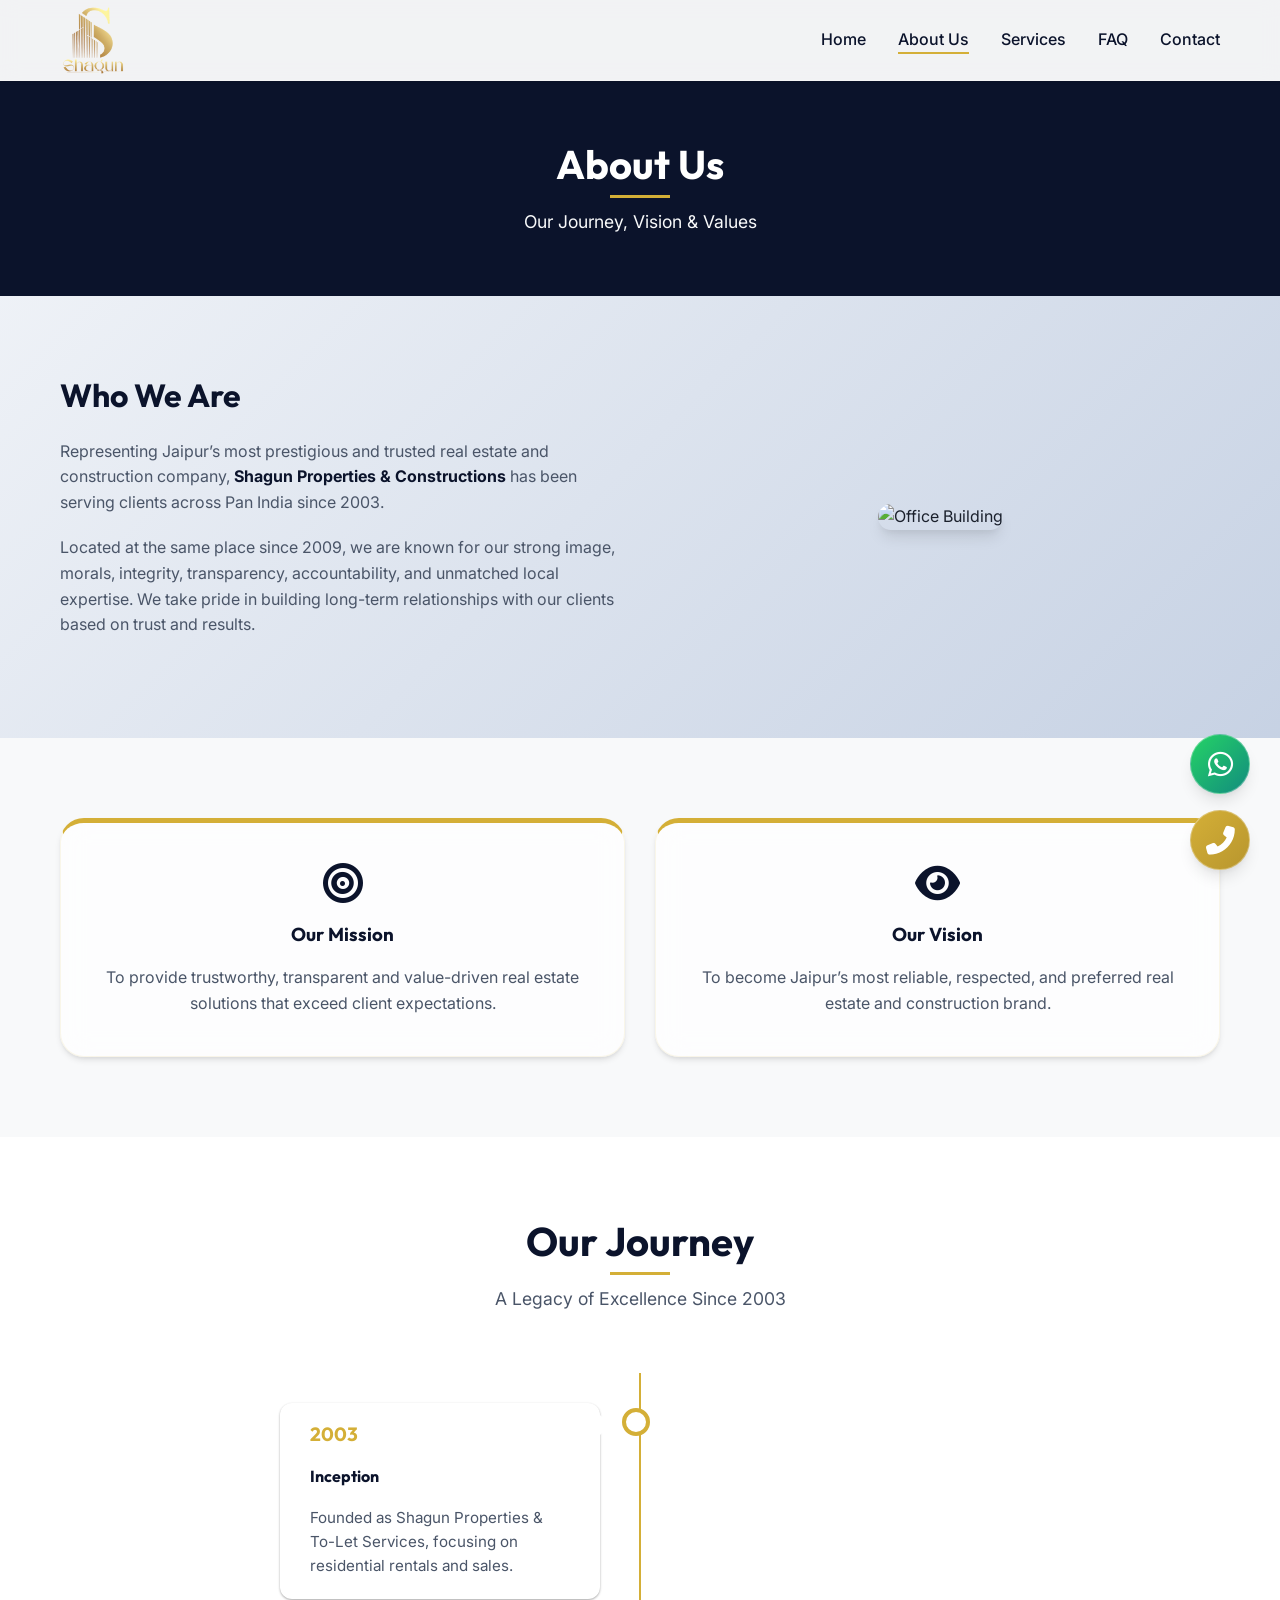
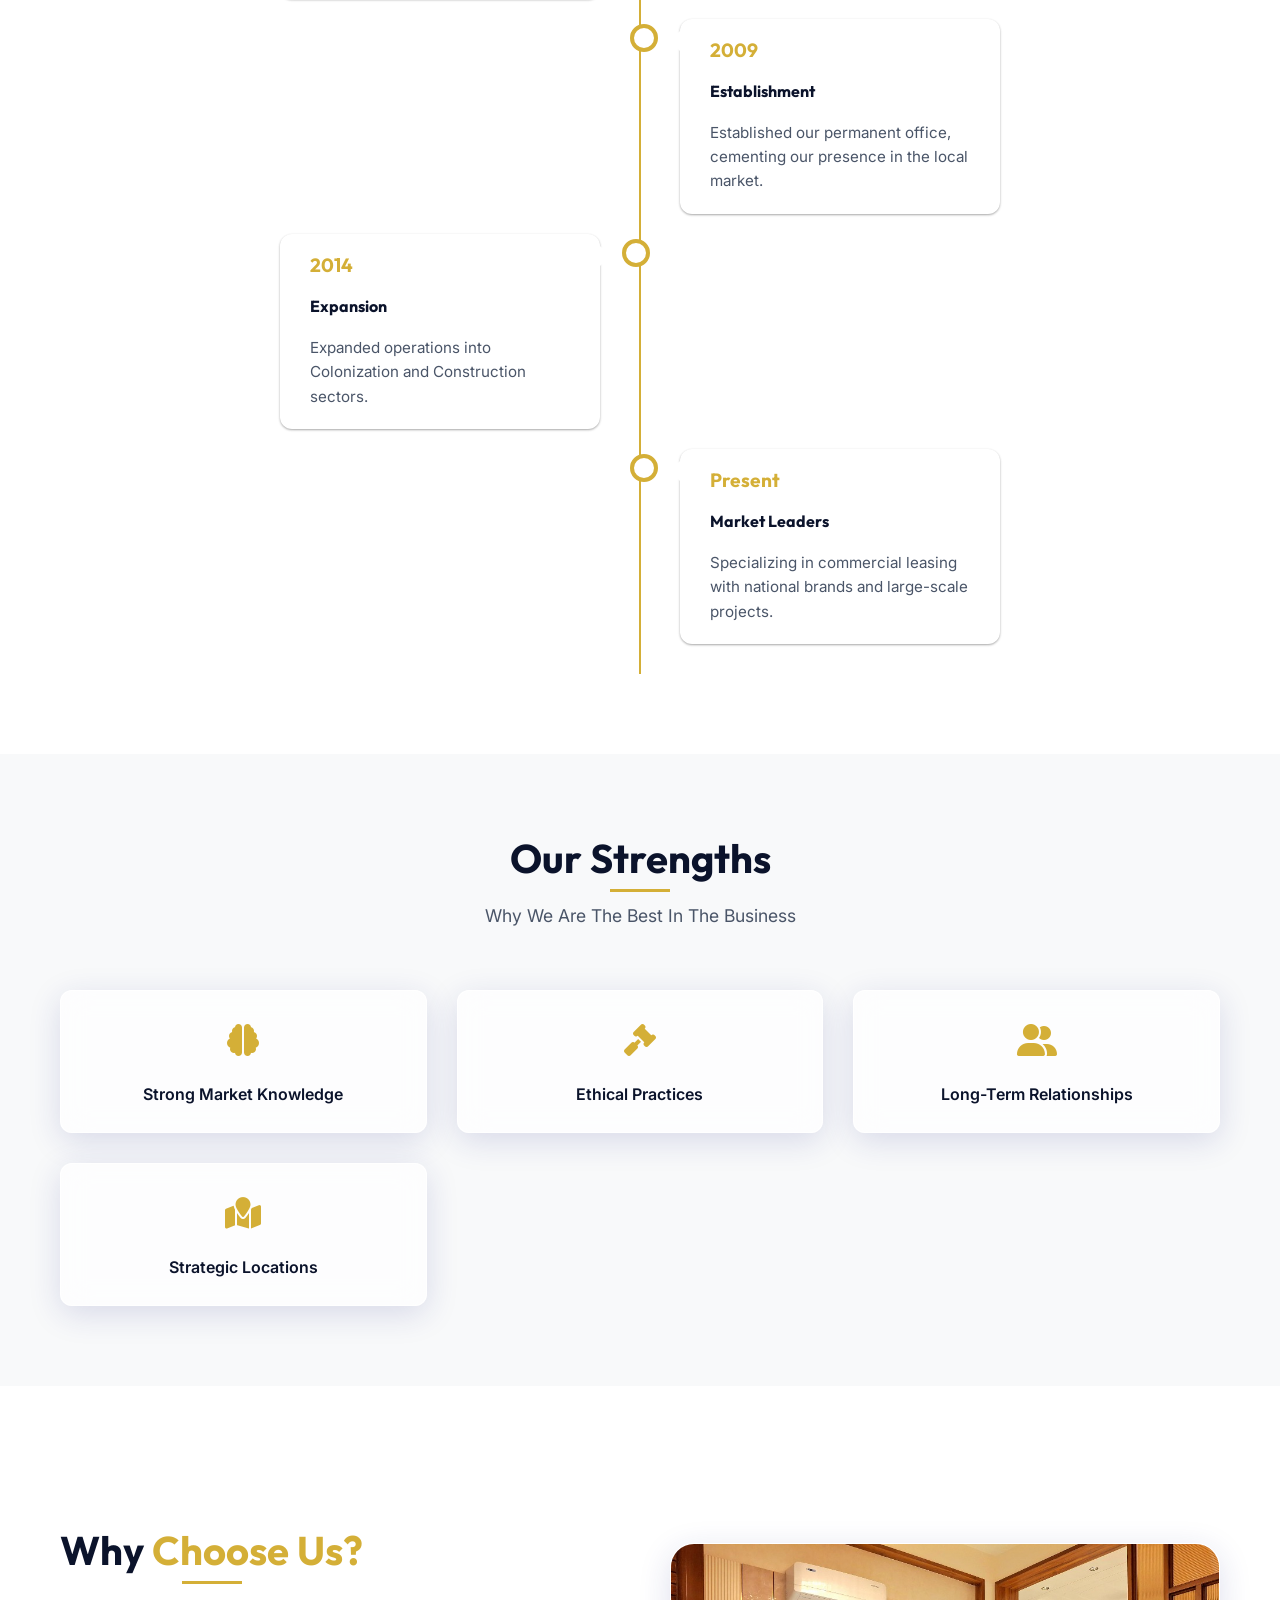
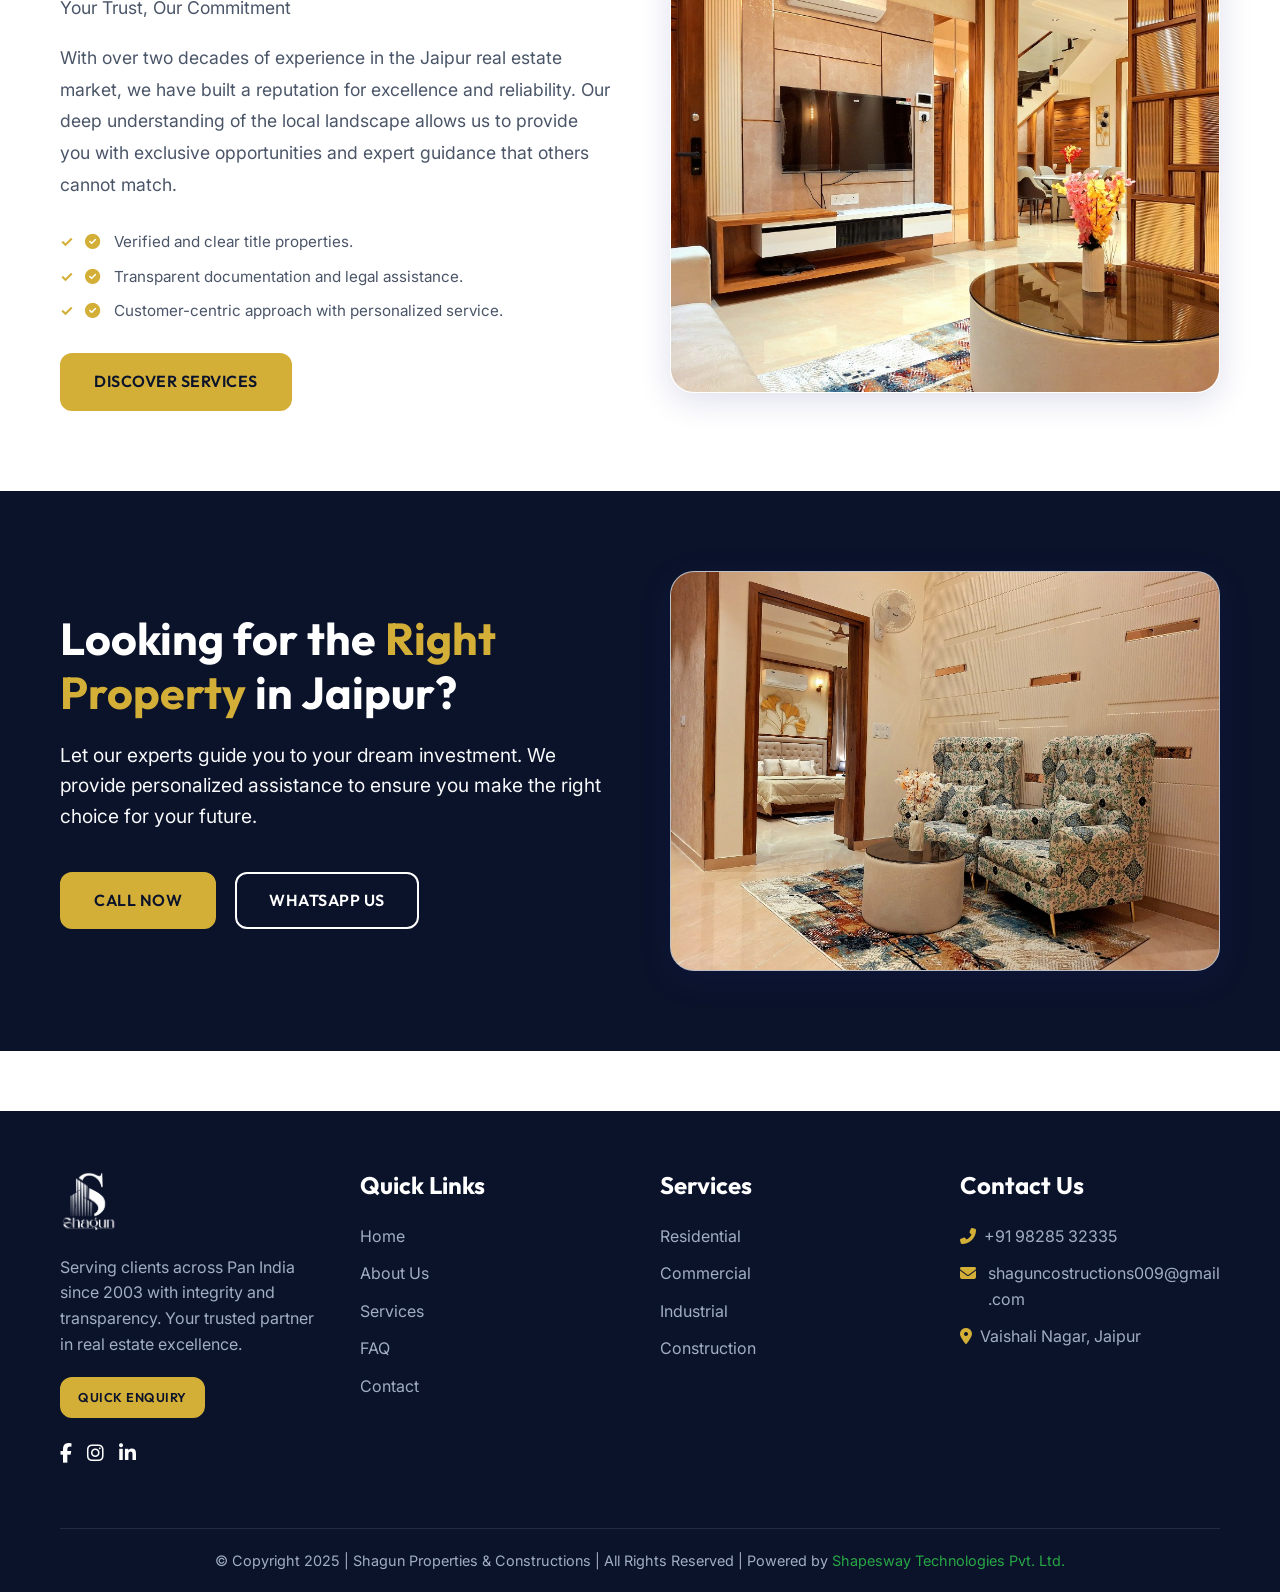
==== about.html @ d538ddff "Section Updated" ====
<!DOCTYPE html>
<html lang="en">

<head>
    <meta charset="UTF-8">
    <meta name="viewport" content="width=device-width, initial-scale=1.0">
    <title>About Us | Shagun Properties & Constructions</title>
    <meta name="description"
        content="Learn about Shagun Properties & Constructions history, values and journey since 2003.">
    <link rel="preconnect" href="https://cdnjs.cloudflare.com">
    <link rel="stylesheet" href="assets/css/style.css">
    <link rel="stylesheet" href="https://cdnjs.cloudflare.com/ajax/libs/font-awesome/6.4.0/css/all.min.css">
</head>

<body>

    <!-- Header -->
    <header class="header">
        <div class="container">
            <a href="index.html" class="logo">
                <img src="assets/images/logo.png" alt="Shagun Properties" width="200" height="70" style="height: 70px; width: auto; object-fit: contain;">
            </a>
            <div class="mobile-toggle">
                <i class="fas fa-bars"></i>
            </div>
            <nav>
                <ul class="nav-menu">
                    <li><a href="index.html" class="nav-link">Home</a></li>
                    <li><a href="about.html" class="nav-link active">About Us</a></li>
                    <li><a href="services.html" class="nav-link">Services</a></li>
                    <li><a href="faq.html" class="nav-link">FAQ</a></li>
                    <li><a href="contact.html" class="nav-link">Contact</a></li>
                </ul>
            </nav>
        </div>
    </header>

    <main>
        <!-- Page Header -->
        <section class="section"
            style="background-color: var(--primary-dark); padding-top: 140px; padding-bottom: 60px;">
            <div class="container">
                <div class="section-title" style="margin-bottom: 0;">
                    <h2 style="color: var(--white);">About Us</h2>
                    <p style="color: var(--off-white);">Our Journey, Vision & Values</p>
                </div>
            </div>
        </section>

        <!-- About Content -->
        <section class="section">
            <div class="container">
                <div class="contact-wrapper">
                    <div class="reveal">
                        <h2 style="font-size: 2rem; margin-bottom: 24px;">Who We Are</h2>
                        <p style="margin-bottom: 20px; color: var(--text-grey);">
                            Representing Jaipur’s most prestigious and trusted real estate and construction company,
                            <strong style="color: var(--primary-dark);">Shagun Properties & Constructions</strong> has
                            been serving clients across Pan India since 2003.
                        </p>
                        <p style="margin-bottom: 20px; color: var(--text-grey);">
                            Located at the same place since 2009, we are known for our strong image, morals, integrity,
                            transparency, accountability, and unmatched local expertise. We take pride in building
                            long-term relationships with our clients based on trust and results.
                        </p>
                    </div>

                    <div class="reveal" style="display: flex; justify-content: center; align-items: center;">
                        <img src="https://images.unsplash.com/photo-1560518883-ce09059eeffa?ixlib=rb-4.0.3&auto=format&fit=crop&w=735&q=80"
                            alt="Office Building"
                            style="border-radius: var(--radius-lg); box-shadow: var(--shadow-lg);"
                            loading="lazy" decoding="async">
                    </div>
                </div>
            </div>
        </section>

        <!-- Mission & Vision -->
        <section class="section" style="background-color: var(--off-white);">
            <div class="container">
                <div class="values-grid reveal">
                    <div class="value-card">
                        <i class="fas fa-bullseye value-icon"></i>
                        <h3>Our Mission</h3>
                        <p style="color: var(--text-grey); margin-bottom: 0;">To provide trustworthy, transparent and
                            value-driven real estate solutions that exceed client expectations.</p>
                    </div>
                    <div class="value-card">
                        <i class="fas fa-eye value-icon"></i>
                        <h3>Our Vision</h3>
                        <p style="color: var(--text-grey); margin-bottom: 0;">To become Jaipur’s most reliable,
                            respected, and preferred real estate and construction brand.</p>
                    </div>
                </div>
            </div>
        </section>

        <!-- Company Timeline -->
        <section class="section">
            <div class="container">
                <div class="section-title reveal">
                    <h2>Our Journey</h2>
                    <p>A Legacy of Excellence Since 2003</p>
                </div>
                <div class="timeline reveal">
                    <div class="timeline-item left">
                        <div class="timeline-content">
                            <h3 style="font-size: 1.2rem; color: var(--accent-gold);">2003</h3>
                            <h4>Inception</h4>
                            <p style="color: var(--text-grey); font-size: 0.95rem;">Founded as Shagun Properties &
                                To-Let Services, focusing on residential rentals and sales.</p>
                        </div>
                    </div>
                    <div class="timeline-item right">
                        <div class="timeline-content">
                            <h3 style="font-size: 1.2rem; color: var(--accent-gold);">2009</h3>
                            <h4>Establishment</h4>
                            <p style="color: var(--text-grey); font-size: 0.95rem;">Established our permanent office,
                                cementing our presence in the local market.</p>
                        </div>
                    </div>
                    <div class="timeline-item left">
                        <div class="timeline-content">
                            <h3 style="font-size: 1.2rem; color: var(--accent-gold);">2014</h3>
                            <h4>Expansion</h4>
                            <p style="color: var(--text-grey); font-size: 0.95rem;">Expanded operations into
                                Colonization and Construction sectors.</p>
                        </div>
                    </div>
                    <div class="timeline-item right">
                        <div class="timeline-content">
                            <h3 style="font-size: 1.2rem; color: var(--accent-gold);">Present</h3>
                            <h4>Market Leaders</h4>
                            <p style="color: var(--text-grey); font-size: 0.95rem;">Specializing in commercial leasing
                                with national brands and large-scale projects.</p>
                        </div>
                    </div>
                </div>
            </div>
        </section>

        <!-- Our Strengths -->
        <section class="section" style="background-color: var(--off-white);">
            <div class="container">
                <div class="section-title reveal">
                    <h2>Our Strengths</h2>
                    <p>Why We Are The Best In The Business</p>
                </div>
                <div class="keywords-grid">
                    <div class="keyword-card reveal">
                        <div class="keyword-icon"><i class="fas fa-brain"></i></div>
                        <div class="keyword-title">Strong Market Knowledge</div>
                    </div>
                    <div class="keyword-card reveal">
                        <div class="keyword-icon"><i class="fas fa-gavel"></i></div>
                        <div class="keyword-title">Ethical Practices</div>
                    </div>
                    <div class="keyword-card reveal">
                        <div class="keyword-icon"><i class="fas fa-user-friends"></i></div>
                        <div class="keyword-title">Long-Term Relationships</div>
                    </div>
                    <div class="keyword-card reveal">
                        <div class="keyword-icon"><i class="fas fa-map-marked"></i></div>
                        <div class="keyword-title">Strategic Locations</div>
                    </div>
                </div>
            </div>
        </section>

        <!-- White Spacer -->
        <div style="height: 60px; background-color: white;"></div>

        <!-- Why Choose Us Section -->
        <section class="section">
            <div class="container">
                <div class="intro-wrapper reveal">
                    <div class="intro-content">
                        <div class="section-title" style="text-align: left; margin-bottom: 20px;">
                            <h2 style="font-size: 2.5rem;">Why <span style="color: var(--accent-gold);">Choose
                                    Us?</span></h2>
                            <p style="margin: 0; text-align: left;">Your Trust, Our Commitment</p>
                        </div>
                        <p style="font-size: 1.1rem; color: var(--text-grey); margin-bottom: 30px; line-height: 1.8;">
                            With over two decades of experience in the Jaipur real estate market, we have built a
                            reputation for excellence and reliability. Our deep understanding of the local landscape
                            allows us to provide you with exclusive opportunities and expert guidance that others cannot
                            match.
                        </p>
                        <ul class="bullet-list" style="margin-bottom: 30px;">
                            <li><i class="fas fa-check-circle"
                                    style="color: var(--accent-gold); margin-right: 10px;"></i>
                                Verified and clear title properties.</li>
                            <li><i class="fas fa-check-circle"
                                    style="color: var(--accent-gold); margin-right: 10px;"></i>
                                Transparent documentation and legal assistance.</li>
                            <li><i class="fas fa-check-circle"
                                    style="color: var(--accent-gold); margin-right: 10px;"></i>
                                Customer-centric approach with personalized service.</li>
                        </ul>
                        <a href="services.html" class="btn btn-primary">Discover Services</a>
                    </div>
                    <div class="intro-image">
                        <img src="assets/images/hero-bg.jpg" alt="Why Choose Shagun Properties" class="glass-panel"
                            style="border-radius: var(--radius-lg); width: 100%; height: 450px; object-fit: cover;">
                    </div>
                </div>
            </div>
        </section>

        <!-- CTA Banner -->
        <section class="cta-banner reveal" style="background: var(--primary-dark); padding: 80px 0; text-align: left;">
            <div class="container">
                <div class="intro-wrapper reveal">
                    <div class="intro-content">
                        <h2 style="font-size: 2.8rem; margin-bottom: 20px; color: var(--white); line-height: 1.2;">
                            Looking for the <span style="color: var(--accent-gold);">Right Property</span> in Jaipur?
                        </h2>
                        <p style="font-size: 1.2rem; margin-bottom: 40px; color: var(--off-white); line-height: 1.6;">
                            Let our experts guide you to your dream investment. We provide personalized assistance
                            to ensure you make the right choice for your future.
                        </p>
                        <div class="hero-btns" style="justify-content: flex-start;">
                            <a href="tel:9828532335" class="btn btn-primary"
                                style="background-color: var(--accent-gold); color: var(--primary-dark); border-color: var(--accent-gold);">Call
                                Now</a>
                            <a href="https://wa.me/919828532335" class="btn btn-outline" target="_blank"
                                style="margin-left: 15px;">WhatsApp Us</a>
                        </div>
                    </div>
                    <div class="intro-image">
                        <img src="assets/images/cta-bg.jpg" alt="Real Estate Consultation" class="glass-panel"
                            style="border-radius: var(--radius-lg); width: 100%; height: 400px; object-fit: cover; border: 1px solid rgba(255,255,255,0.1);"
                            loading="lazy" decoding="async">
                    </div>
                </div>
            </div>
        </section>

        <!-- White Spacer -->
        <div style="height: 60px; background-color: white;"></div>

    </main>

    <!-- Footer -->
    <footer class="footer">
        <div class="container">
            <div class="footer-content">
                <div class="footer-col">
                    <div class="footer-identity" style="margin-bottom: 24px;">
                        <a href="index.html">
                            <img src="assets/images/logo.png" alt="Shagun Properties Logo" width="180" height="60" style="height: 60px; width: auto; object-fit: contain; filter: brightness(0) invert(1);">
                        </a>
                    </div>
                    <p style="color: var(--text-light); margin-bottom: 20px;">
                        Serving clients across Pan India since 2003 with integrity and transparency. Your trusted
                        partner in real estate excellence.
                    </p>
                    <a href="contact.html" class="btn btn-primary"
                        style="padding: 8px 16px; font-size: 0.8rem; margin-bottom: 20px;">Quick Enquiry</a>
                    <div style="display: flex; gap: 15px;">
                        <a href="#" style="color: white; font-size: 1.2rem;"><i class="fab fa-facebook-f"></i></a>
                        <a href="#" style="color: white; font-size: 1.2rem;"><i class="fab fa-instagram"></i></a>
                        <a href="#" style="color: white; font-size: 1.2rem;"><i class="fab fa-linkedin-in"></i></a>
                    </div>
                </div>

                <div class="footer-col">
                    <h3>Quick Links</h3>
                    <ul class="footer-links">
                        <li><a href="index.html">Home</a></li>
                        <li><a href="about.html">About Us</a></li>
                        <li><a href="services.html">Services</a></li>
                        <li><a href="faq.html">FAQ</a></li>
                        <li><a href="contact.html">Contact</a></li>
                    </ul>
                </div>

                <div class="footer-col">
                    <h3>Services</h3>
                    <ul class="footer-links">
                        <li><a href="services.html">Residential</a></li>
                        <li><a href="services.html">Commercial</a></li>
                        <li><a href="services.html">Industrial</a></li>
                        <li><a href="services.html">Construction</a></li>
                    </ul>
                </div>

                <div class="footer-col">
                    <h3>Contact Us</h3>
                    <ul class="footer-links">
                        <li><i class="fas fa-phone-alt" style="color: var(--accent-gold); margin-right: 8px;"></i> +91
                            98285 32335</li>
                        <li><i class="fas fa-envelope" style="color: var(--accent-gold); margin-right: 12px;"></i>
                            <a href="mailto:shaguncostructions009@gmail.com">shaguncostructions009@gmail.com</a>
                        </li>
                        <li><i class="fas fa-map-marker-alt" style="color: var(--accent-gold); margin-right: 8px;"></i>
                            Vaishali Nagar, Jaipur</li>
                    </ul>
                </div>
            </div>

            <div class="footer-bottom">
                <p>©️ Copyright 2025 | <a href="index.html" style="color: inherit;">Shagun Properties & Constructions</a> | All Rights Reserved | Powered by
                    <a href="https://shapesway.in" target="_blank" rel="noopener" style="color: #28a745;">Shapesway
                        Technologies
                        Pvt. Ltd.</a>
                </p>
            </div>
        </div>
    </footer>

    <!-- Scroll to Top Button -->
    <button class="scroll-top-btn" title="Scroll to Top">
        <i class="fas fa-arrow-up"></i>
    </button>

    <!-- Floating Buttons -->
    <div class="floating-btns">
         <a href="https://wa.me/919828532335" class="float-btn btn-whatsapp" target="_blank" title="WhatsApp Us">
            <i class="fab fa-whatsapp"></i>
        </a>
        <a href="tel:9828532335" class="float-btn btn-call" title="Call Now">
            <i class="fas fa-phone-alt"></i>
        </a>
    </div>

    <script src="assets/js/script.js"></script>
</body>

</html>
---- assets/css/style.css ----
@import url('https://fonts.googleapis.com/css2?family=Inter:wght@300;400;500;600&family=Outfit:wght@400;500;600;700&display=swap');

:root {
    --primary-dark: #0B132B;
    --primary-blue: #1C2541;
    --accent-gold: #D4AF37;
    --accent-gold-hover: #b8962e;
    --white: #ffffff;
    --off-white: #f8f9fa;
    --text-dark: #1a202c;
    --text-grey: #4a5568;
    --text-light: #a0aec0;
    --shadow-sm: 0 1px 3px rgba(0, 0, 0, 0.12), 0 1px 2px rgba(0, 0, 0, 0.24);
    --shadow-md: 0 4px 6px -1px rgba(0, 0, 0, 0.1), 0 2px 4px -1px rgba(0, 0, 0, 0.06);
    --shadow-lg: 0 10px 15px -3px rgba(0, 0, 0, 0.1), 0 4px 6px -2px rgba(0, 0, 0, 0.05);

    /* Glassmorphism Variables */
    --glass-bg: rgba(255, 255, 255, 0.7);
    --glass-border: 1px solid rgba(255, 255, 255, 0.8);
    --glass-shadow: 0 8px 32px 0 rgba(31, 38, 135, 0.15);
    --glass-backdrop: blur(15px);

    --radius-sm: 4px;
    --radius-md: 12px;
    --radius-lg: 24px;
    --transition: all 0.4s cubic-bezier(0.25, 0.8, 0.25, 1);
}

* {
    margin: 0;
    padding: 0;
    box-sizing: border-box;
}

html {
    scroll-behavior: smooth;
    font-size: 16px;
}

body {
    font-family: 'Inter', sans-serif;
    color: var(--text-dark);
    /* Subtle premium gradient background */
    background: linear-gradient(135deg, #f5f7fa 0%, #c3cfe2 100%);
    background-attachment: fixed;
    line-height: 1.6;
    overflow-x: hidden;
}

/* Reusable Glass Class */
.glass-panel {
    background: var(--glass-bg);
    backdrop-filter: var(--glass-backdrop);
    -webkit-backdrop-filter: var(--glass-backdrop);
    border: var(--glass-border);
    box-shadow: var(--glass-shadow);
}


/* Global Styles */
h1,
h2,
h3,
h4,
h5,
h6 {
    font-family: 'Outfit', sans-serif;
    color: var(--primary-dark);
    line-height: 1.2;
    margin-bottom: 20px;
}

a {
    text-decoration: none;
    color: inherit;
    transition: var(--transition);
}

ul {
    list-style: none;
}

img {
    max-width: 100%;
    display: block;
}

.container {
    max-width: 1200px;
    margin: 0 auto;
    padding: 0 20px;
}

/* Glassmorphism Cards */
.keyword-card,
.service-card,
.value-card,
.property-card-wrapper,
.contact-form-box,
.contact-info-box,
.accordion-item,
.stat-item,
.section-card,
.process-step-card {
    background: var(--glass-bg) !important;
    backdrop-filter: var(--glass-backdrop);
    -webkit-backdrop-filter: var(--glass-backdrop);
    border: var(--glass-border);
    box-shadow: var(--glass-shadow);
    transition: var(--transition);
    position: relative;
    overflow: hidden;
    border-radius: var(--radius-md);
}

/* Liquid Glass Hover Effect */
.keyword-card::before,
.service-card::before,
.value-card::before,
.section-card::before,
.process-step-card::before {
    content: '';
    position: absolute;
    top: 0;
    left: -150%;
    width: 100%;
    height: 100%;
    background: linear-gradient(120deg,
            transparent,
            rgba(255, 255, 255, 0.4),
            transparent);
    transform: skewX(-25deg);
    transition: all 0.7s;
    pointer-events: none;
    z-index: 10;
}

.keyword-card:hover::before,
.service-card:hover::before,
.value-card:hover::before {
    left: 150%;
}

.keyword-card:hover,
.service-card:hover,
.value-card:hover,
.section-card:hover,
.process-step-card:hover {
    transform: translateY(-10px) scale(1.02);
    box-shadow: 0 15px 30px rgba(31, 38, 135, 0.2);
    border-color: var(--accent-gold);
}

/* Floating Buttons Glow */
.float-btn {
    box-shadow: 0 0 15px rgba(255, 255, 255, 0.5);
    background: rgba(255, 255, 255, 0.2);
    backdrop-filter: blur(5px);
    border: 1px solid rgba(255, 255, 255, 0.3);
}

.btn-whatsapp {
    background: linear-gradient(135deg, #25D366, #128C7E);
    box-shadow: 0 10px 20px rgba(37, 211, 102, 0.3);
}

.btn-call {
    background: linear-gradient(135deg, #D4AF37, #b8962e);
    box-shadow: 0 10px 20px rgba(212, 175, 55, 0.3);
}

.float-btn:hover {
    transform: translateY(-5px) scale(1.1);
    box-shadow: 0 15px 30px rgba(0, 0, 0, 0.2);
}

/* Header Glass Enhancement */
.header {
    background: rgba(255, 255, 255, 0.85);
    backdrop-filter: blur(20px);
    border-bottom: 1px solid rgba(255, 255, 255, 0.3);
}

.section {
    padding: 80px 0;
}

@media (max-width: 768px) {
    .section {
        padding: 50px 0;
    }
}


.section-title {
    text-align: center;
    margin-bottom: 60px;
}

.section-title h2 {
    font-size: 2.5rem;
    font-weight: 700;
    margin-bottom: 20px;
    position: relative;
    display: inline-block;
}

.section-title h2::after {
    content: '';
    position: absolute;
    bottom: -10px;
    left: 50%;
    transform: translateX(-50%);
    width: 60px;
    height: 3px;
    background-color: var(--accent-gold);
}

.section-title p {
    color: var(--text-grey);
    font-size: 1.1rem;
    max-width: 600px;
    margin: 0 auto;
}

/* Header */
.header {
    background-color: rgb(255 255 255 / 95%);
    backdrop-filter: blur(10px);
    position: fixed;
    top: 0;
    left: 0;
    width: 100%;
    z-index: 1000;
    box-shadow: var(--shadow-sm);
    transition: var(--transition);
}

.header .container {
    display: flex;
    align-items: center;
    justify-content: space-between;
    height: 80px;
}

.logo {
    display: flex;
    align-items: center;
}

.logo img {
    height: 70px;
    width: auto;
    object-fit: contain;
}

.nav-menu {
    display: flex;
    align-items: center;
    gap: 32px;
}

.nav-link {
    font-weight: 500;
    font-size: 1rem;
    color: var(--primary-dark);
    position: relative;
    padding: 5px 0;
}

.nav-link::after {
    content: '';
    position: absolute;
    bottom: 0;
    left: 0;
    width: 0;
    height: 2px;
    background-color: var(--accent-gold);
    transition: var(--transition);
}

.nav-link:hover::after,
.nav-link.active::after {
    width: 100%;
}

.mobile-toggle {
    display: none;
    font-size: 1.5rem;
    color: var(--primary-dark);
    cursor: pointer;
}

/* Hero Section */
.hero {
    min-height: 100vh;
    background: linear-gradient(rgba(11, 19, 43, 0.7), rgba(11, 19, 43, 0.7)), url('../images/hero-bg.jpg');
    background-size: cover;
    background-position: center;
    background-attachment: fixed;
    display: flex;
    align-items: center;
    justify-content: center;
    text-align: center;
    color: var(--white);
    padding: 100px 20px 60px;
    /* Increased top padding for fixed header */
}

.hero-content {
    max-width: 800px;
    padding: 20px;
    animation: fadeInUp 1s ease-out;
}

.hero h1 {
    font-size: 3.5rem;
    margin-bottom: 24px;
    color: var(--white);
    text-shadow: 0 2px 4px rgba(0, 0, 0, 0.3);
}

.hero p {
    font-size: 1.25rem;
    margin-bottom: 40px;
    color: var(--off-white);
}

.btn {
    display: inline-block;
    padding: 14px 32px;
    border-radius: var(--radius-md);
    font-family: 'Outfit', sans-serif;
    font-weight: 600;
    text-transform: uppercase;
    letter-spacing: 0.5px;
    cursor: pointer;
    transition: var(--transition);
}

.btn-primary {
    background-color: var(--accent-gold);
    color: var(--primary-dark);
    border: 2px solid var(--accent-gold);
}

.btn-primary:hover {
    background-color: transparent;
    color: var(--accent-gold);
}

.btn-outline {
    background-color: transparent;
    color: var(--white);
    border: 2px solid var(--white);
    margin-left: 16px;
}

.btn-outline:hover {
    background-color: var(--white);
    color: var(--primary-dark);
}

/* About Intro (Home) */
.intro-wrapper {
    display: flex;
    align-items: center;
    gap: 60px;
}

.intro-image {
    flex: 1;
}

.intro-content {
    flex: 1;
}

.intro-wrapper.reverse {
    flex-direction: row-reverse;
}

@media (max-width: 992px) {
    .intro-wrapper,
    .intro-wrapper.reverse {
        flex-direction: column;
        gap: 40px;
    }

    .intro-content,
    .intro-image {
        width: 100%;
        flex: none;
    }

    .intro-content .section-title,
    .intro-content .section-title p {
        text-align: center !important;
    }
}

/* Keywords Section */
.keywords-grid {
    display: grid;
    grid-template-columns: repeat(3, 1fr);
    gap: 30px;
    margin-top: 40px;
}

@media (max-width: 992px) {
    .keywords-grid {
        grid-template-columns: repeat(2, 1fr);
    }
}

@media (max-width: 600px) {
    .keywords-grid {
        grid-template-columns: 1fr;
    }
}

.keyword-card {
    background: var(--glass-bg);
    backdrop-filter: var(--glass-backdrop);
    -webkit-backdrop-filter: var(--glass-backdrop);
    border: var(--glass-border);
    box-shadow: var(--glass-shadow);
    padding: 24px;
    border-radius: var(--radius-md);
    text-align: center;
    transition: var(--transition);
    position: relative;
    overflow: hidden;
}

.keyword-card::before {
    content: '';
    position: absolute;
    top: 0;
    left: -150%;
    width: 100%;
    height: 100%;
    background: linear-gradient(120deg, transparent, rgba(255, 255, 255, 0.4), transparent);
    transform: skewX(-25deg);
    transition: all 0.7s;
    pointer-events: none;
    z-index: 10;
}

.keyword-card:hover::before {
    left: 150%;
}

.keyword-card:hover {
    transform: translateY(-12px) scale(1.03);
    box-shadow: 0 25px 50px -12px rgba(31, 38, 135, 0.25), 0 15px 25px -10px rgba(212, 175, 55, 0.2);
    border-color: var(--accent-gold);
    background: rgba(255, 255, 255, 0.95);
}

.keyword-icon {
    font-size: 2rem;
    color: var(--accent-gold);
    margin-bottom: 16px;
}

.keyword-title {
    font-weight: 600;
    color: var(--primary-dark);
}

/* Featured Property */
.featured-property {
    background-color: var(--off-white);
}

.property-card-wrapper {
    display: flex;
    background: var(--white);
    border-radius: var(--radius-lg);
    overflow: hidden;
    box-shadow: var(--shadow-md);
    margin-top: 40px;
}

.property-image {
    flex: 1;
    min-height: 400px;
    background: url('https://images.unsplash.com/photo-1613490493576-7fde63acd811?ixlib=rb-4.0.3&auto=format&fit=crop&w=1471&q=80') center/cover;
}

.property-details {
    flex: 1;
    padding: 48px;
    display: flex;
    flex-direction: column;
    justify-content: center;
}

.property-tag {
    display: inline-block;
    background-color: var(--accent-gold);
    color: var(--primary-dark);
    padding: 6px 12px;
    border-radius: var(--radius-sm);
    font-size: 0.875rem;
    font-weight: 600;
    width: fit-content;
    margin-bottom: 16px;
}

.property-title {
    font-size: 2rem;
    margin-bottom: 24px;
}

.property-specs {
    display: grid;
    grid-template-columns: repeat(2, 1fr);
    gap: 16px;
    margin-bottom: 32px;
}

.spec-item {
    display: flex;
    align-items: center;
    color: var(--text-grey);
}

.spec-icon {
    color: var(--accent-gold);
    margin-right: 10px;
}

/* Services Page - Cards */
.services-grid {
    display: grid;
    grid-template-columns: repeat(auto-fit, minmax(320px, 1fr));
    gap: 30px;
}

.service-card {
    background: var(--white);
    border-radius: var(--radius-lg);
    overflow: hidden;
    box-shadow: var(--shadow-sm);
    transition: var(--transition);
    position: relative;
    border: 1px solid rgba(0, 0, 0, 0.05);
    display: flex;
    flex-direction: column;
}

.service-card:hover {
    transform: translateY(-12px);
    box-shadow: 0 25px 50px -12px rgba(0, 0, 0, 0.15), 0 15px 25px -10px rgba(212, 175, 55, 0.15);
    border-color: var(--accent-gold);
}

.service-image {
    width: 100%;
    height: 240px;
    overflow: hidden;
    position: relative;
    background-color: #f4f4f4;
    /* Neutral background before image loads */
}

.service-image::after {
    content: '';
    position: absolute;
    top: 0;
    left: 0;
    width: 100%;
    height: 100%;
    background: linear-gradient(to bottom, transparent 50%, rgba(0, 0, 0, 0.3));
    z-index: 1;
    transition: var(--transition);
}

.service-image img {
    width: 100%;
    height: 100%;
    object-fit: cover;
    transition: transform 0.6s cubic-bezier(0.165, 0.84, 0.44, 1);
    display: block;
}

.service-card:hover .service-image img {
    transform: scale(1.1);
}

.service-card:hover .service-image::after {
    background: linear-gradient(to bottom, transparent 30%, rgba(11, 19, 43, 0.4));
}

.service-card-content {
    padding: 30px;
    flex-grow: 1;
    display: flex;
    flex-direction: column;
}

.service-card h3 {
    font-size: 1.6rem;
    margin-bottom: 16px;
    color: var(--primary-dark);
}

.service-card .btn-contact {
    margin-top: auto;
    width: 100%;
    text-align: center;
    padding: 12px;
    font-size: 0.9rem;
    background: var(--primary-dark);
    color: var(--white);
    border: 2px solid var(--primary-dark);
}

.service-card .btn-contact:hover {
    background: var(--accent-gold);
    border-color: var(--accent-gold);
    color: var(--primary-dark);
}

/* FAQ Accordion */
.accordion {
    max-width: 800px;
    margin: 0 auto;
}

.accordion-item {
    border: 1px solid #e2e8f0;
    margin-bottom: 15px;
    border-radius: var(--radius-md);
    overflow: hidden;
    background: var(--white);
}

.accordion-header {
    width: 100%;
    padding: 24px;
    display: flex;
    justify-content: space-between;
    align-items: center;
    cursor: pointer;
    background: transparent;
    border: none;
    font-family: 'Outfit', sans-serif;
    font-size: 1.1rem;
    font-weight: 600;
    color: var(--primary-dark);
    text-align: left;
    transition: var(--transition);
}

.accordion-header:hover {
    background-color: var(--off-white);
}

.accordion-icon {
    transition: transform 0.3s ease;
}

.accordion-item.active .accordion-icon {
    transform: rotate(180deg);
}

.accordion-body {
    max-height: 0;
    overflow: hidden;
    transition: max-height 0.3s ease;
    padding: 0 24px;
}

.accordion-item.active .accordion-body {
    padding-bottom: 24px;
}

/* Contact Page */
.contact-wrapper {
    display: grid;
    grid-template-columns: 1fr 1fr;
    gap: 40px;
}

.contact-info-box {
    background: var(--primary-dark);
    color: var(--white);
    padding: 40px;
    border-radius: var(--radius-lg);
}

.contact-info-item {
    display: flex;
    align-items: flex-start;
    margin-bottom: 32px;
}

.contact-icon {
    color: var(--accent-gold);
    font-size: 1.5rem;
    margin-right: 16px;
    margin-top: 4px;
}

.contact-form-box {
    background: var(--white);
    padding: 40px;
    border-radius: var(--radius-lg);
    box-shadow: var(--shadow-md);
}

.form-group {
    margin-bottom: 20px;
}

.form-label {
    display: block;
    margin-bottom: 8px;
    font-weight: 500;
}

.form-input,
.form-textarea {
    width: 100%;
    padding: 12px 16px;
    border: 1px solid #e2e8f0;
    border-radius: var(--radius-sm);
    font-family: inherit;
    transition: var(--transition);
}

.form-input:focus,
.form-textarea:focus {
    outline: none;
    border-color: var(--accent-gold);
    box-shadow: 0 0 0 3px rgba(212, 175, 55, 0.1);
}

.form-textarea {
    resize: vertical;
    min-height: 120px;
}

/* Footer */
.footer {
    background-color: var(--primary-dark);
    color: var(--white);
    padding: 60px 0 20px;
}

.footer-content {
    display: grid;
    grid-template-columns: repeat(auto-fit, minmax(250px, 1fr));
    gap: 40px;
    margin-bottom: 60px;
}

.footer-col h3 {
    color: var(--white);
    font-size: 1.5rem;
    margin-bottom: 24px;
}

.footer-links li {
    margin-bottom: 12px;
    display: flex;
    align-items: flex-start;
    color: var(--text-light);
    word-break: break-word;
}

.footer-links li i {
    margin-top: 4px;
    flex-shrink: 0;
}

.footer-links a {
    color: var(--text-light);
}

.footer-links a:hover {
    color: var(--accent-gold);
    padding-left: 5px;
}

.footer-bottom {
    border-top: 1px solid rgba(255, 255, 255, 0.1);
    padding-top: 20px;
    text-align: center;
    color: var(--text-light);
    font-size: 0.9rem;
}

/* Floating Buttons */
.floating-btns {
    position: fixed;
    bottom: 30px;
    right: 30px;
    z-index: 999;
    display: flex;
    flex-direction: column;
    gap: 16px;
}

.float-btn {
    width: 60px;
    height: 60px;
    border-radius: 50%;
    display: flex;
    align-items: center;
    justify-content: center;
    color: var(--white);
    font-size: 1.8rem;
    box-shadow: var(--shadow-lg);
    transition: transform 0.3s cubic-bezier(0.175, 0.885, 0.32, 1.275);
}

.float-btn:hover {
    transform: scale(1.1);
}

/* Scroll to Top Button on Left */
.scroll-top-btn {
    position: fixed;
    bottom: 30px;
    left: 30px;
    z-index: 999;
    width: 60px;
    height: 60px;
    border-radius: 50%;
    display: none; /* Hidden by default */
    align-items: center;
    justify-content: center;
    color: var(--white);
    background: linear-gradient(135deg, var(--primary-blue), var(--primary-dark));
    font-size: 1.5rem;
    box-shadow: var(--shadow-lg);
    transition: var(--transition);
    border: 1px solid rgba(255, 255, 255, 0.3);
    backdrop-filter: blur(5px);
    cursor: pointer;
}

.scroll-top-btn.show {
    display: flex;
    animation: fadeInUp 0.4s ease-out;
}

.scroll-top-btn:hover {
    transform: translateY(-5px) scale(1.1);
    box-shadow: 0 15px 30px rgba(0, 0, 0, 0.2);
    background: linear-gradient(135deg, var(--accent-gold), var(--accent-gold-hover));
    color: var(--primary-dark);
}

.btn-whatsapp {
    background-color: #25D366;
}

.btn-call {
    background-color: var(--accent-gold);
}

/* Animations */
@keyframes fadeInUp {
    from {
        opacity: 0;
        transform: translateY(30px);
    }

    to {
        opacity: 1;
        transform: translateY(0);
    }
}

.reveal {
    opacity: 0;
    transform: translateY(30px);
    transition: all 0.8s ease-out;
}

.reveal.active {
    opacity: 1;
    transform: translateY(0);
}

/* Metrics / Stats Section */
.stats-grid {
    display: grid;
    grid-template-columns: repeat(auto-fit, minmax(150px, 1fr));
    gap: 30px;
    text-align: center;
}

.stat-item {
    background: rgba(255, 255, 255, 0.1);
    backdrop-filter: blur(5px);
    padding: 30px 20px;
    border-radius: var(--radius-md);
    border: 1px solid rgba(255, 255, 255, 0.2);
    transition: var(--transition);
}

.stat-item:hover {
    transform: translateY(-5px);
    background: rgba(255, 255, 255, 0.2);
}

.stat-number {
    font-size: 2.5rem;
    font-weight: 700;
    color: var(--accent-gold);
    margin-bottom: 10px;
    display: block;
}

.stat-label {
    color: var(--white);
    font-size: 1rem;
    font-weight: 500;
}

/* Timeline Section */
.timeline {
    position: relative;
    max-width: 800px;
    margin: 0 auto;
    padding: 20px 0;
}

.timeline::after {
    content: '';
    position: absolute;
    width: 2px;
    background-color: var(--accent-gold);
    top: 0;
    bottom: 0;
    left: 50%;
    margin-left: -1px;
}

.timeline-item {
    padding: 10px 40px;
    position: relative;
    background-color: inherit;
    width: 50%;
    box-sizing: border-box;
}

.timeline-item::after {
    content: '';
    position: absolute;
    width: 20px;
    height: 20px;
    right: -10px;
    background-color: var(--white);
    border: 4px solid var(--accent-gold);
    top: 15px;
    border-radius: 50%;
    z-index: 1;
}

.left {
    left: 0;
}

.right {
    left: 50%;
}

.left::before {
    content: " ";
    height: 0;
    position: absolute;
    top: 22px;
    width: 0;
    z-index: 1;
    right: 30px;
    border: medium solid white;
    border-width: 10px 0 10px 10px;
    border-color: transparent transparent transparent white;
}

.right::before {
    content: " ";
    height: 0;
    position: absolute;
    top: 22px;
    width: 0;
    z-index: 1;
    left: 30px;
    border: medium solid white;
    border-width: 10px 10px 10px 0;
    border-color: transparent white transparent transparent;
}

.right::after {
    left: -10px;
}

.timeline-content {
    padding: 20px 30px;
    background-color: white;
    position: relative;
    border-radius: var(--radius-md);
    box-shadow: var(--shadow-sm);
}

/* Core Values Grid */
.values-grid {
    display: grid;
    grid-template-columns: repeat(auto-fit, minmax(220px, 1fr));
    gap: 30px;
}

.value-card {
    background: linear-gradient(145deg, #ffffff, #fdf8e6);
    padding: 40px 30px;
    border-radius: var(--radius-lg);
    text-align: center;
    box-shadow: var(--shadow-md);
    border: 1px solid rgba(212, 175, 55, 0.1);
    border-top: 5px solid var(--accent-gold);
    transition: var(--transition);
    position: relative;
    overflow: hidden;
    z-index: 1;
}

.value-card::before {
    content: '';
    position: absolute;
    top: 0;
    left: 0;
    width: 100%;
    height: 100%;
    background: linear-gradient(135deg, rgba(212, 175, 55, 0.1), transparent);
    z-index: -1;
    opacity: 0;
    transition: var(--transition);
}

.value-card:hover {
    transform: translateY(-10px);
    box-shadow: 0 20px 40px rgba(0, 0, 0, 0.1);
    border-color: var(--accent-gold);
}

.value-card:hover::before {
    opacity: 1;
}

.value-icon {
    font-size: 2.5rem;
    color: var(--primary-dark);
    margin-bottom: 20px;
}

/* Process Section */
.process-steps {
    display: flex;
    justify-content: space-between;
    align-items: stretch;
    flex-wrap: nowrap;
    gap: 20px;
    position: relative;
}

@media (max-width: 1024px) {
    .process-steps {
        flex-wrap: wrap;
        justify-content: center;
    }
}

.process-step-card {
    flex: 1;
    min-width: 200px;
    text-align: center;
    position: relative;
    padding: 40px 20px;
    background: var(--glass-bg);
    border-radius: var(--radius-md);
    transition: var(--transition);
    border-top: 4px solid var(--accent-gold) !important;
    display: flex;
    flex-direction: column;
}

@media (max-width: 600px) {
    .process-step-card {
        min-width: 100%;
    }
}

.step-number {
    width: 60px;
    height: 60px;
    background: linear-gradient(135deg, var(--primary-dark), var(--primary-blue));
    color: var(--accent-gold);
    border-radius: 50%;
    display: flex;
    align-items: center;
    justify-content: center;
    font-size: 1.8rem;
    font-weight: 700;
    margin: 0 auto 25px;
    position: relative;
    z-index: 2;
    box-shadow: 0 0 20px rgba(212, 175, 55, 0.4);
    border: 2px solid var(--accent-gold);
}

.section-card {
    padding: 60px;
    border-radius: var(--radius-lg);
    margin-bottom: 40px;
    border-left: 6px solid var(--accent-gold) !important;
}

@media (max-width: 768px) {
    .section-card {
        padding: 30px 20px;
    }

    .intro-image img {
        height: 300px !important;
    }
}



.process-step-card h3 {
    margin-bottom: 12px;
}

/* Property Categories */
.category-card {
    position: relative;
    height: 300px;
    border-radius: var(--radius-lg);
    overflow: hidden;
    cursor: pointer;
}

.category-bg {
    position: absolute;
    top: 0;
    left: 0;
    width: 100%;
    height: 100%;
    background-size: cover;
    background-position: center;
    transition: transform 0.5s ease;
}

/* Category Images Override */
.category-card:nth-child(1) .category-bg {
    background-image: url('../images/residential-bg.jpg') !important;
}

.category-card:nth-child(2) .category-bg {
    background-image: url('../images/commercial-bg.jpg') !important;
}

.category-card:hover .category-bg {
    transform: scale(1.1);
}

.category-overlay {
    position: absolute;
    top: 0;
    left: 0;
    width: 100%;
    height: 100%;
    background: linear-gradient(to top, rgba(0, 0, 0, 0.8), transparent);
    display: flex;
    flex-direction: column;
    justify-content: flex-end;
    padding: 30px;
    color: var(--white);
}

/* CTA Banner */
.cta-banner {
    background: linear-gradient(rgba(11, 19, 43, 0.9), rgba(11, 19, 43, 0.9)), url('../images/cta-bg.jpg');
    background-size: cover;
    background-attachment: fixed;
    padding: 100px 0;
    text-align: center;
    color: var(--white);
}

/* Featured Property Override */
.property-image {
    flex: 1;
    background-image: url('../images/featured-bedroom.jpg');
    background-size: cover;
    background-position: center;
    min-height: 400px;
}

/* List Styling */
.bullet-list {
    list-style: none;
    text-align: left;
    margin-top: 15px;
}

.bullet-list li {
    position: relative;
    padding-left: 25px;
    margin-bottom: 10px;
    color: var(--text-grey);
    font-size: 0.95rem;
}

.bullet-list li::before {
    content: '✓';
    position: absolute;
    left: 0;
    color: var(--accent-gold);
    font-weight: bold;
}

/* Responsive Extra */
@media (max-width: 768px) {
    .timeline::after {
        left: 31px;
    }

    .timeline-item {
        width: 100%;
        padding-left: 70px;
        padding-right: 25px;
    }

    .timeline-item::after {
        left: 21px;
    }

    .left::after,
    .right::after {
        left: 21px;
    }

    .right {
        left: 0%;
    }

    .left::before,
    .right::before {
        left: 60px;
        border: medium solid white;
        border-width: 10px 10px 10px 0;
        border-color: transparent white transparent transparent;
    }
}

/* Responsive */
@media (max-width: 900px) {
    .property-card-wrapper {
        flex-direction: column;
    }

    .property-image {
        min-height: 300px;
        order: -1;
    }

    .contact-wrapper {
        grid-template-columns: 1fr;
    }
}

@media (max-width: 768px) {
    .header .container {
        height: 70px;
    }

    .nav-menu {
        position: fixed;
        top: 70px;
        left: 0;
        width: 100%;
        background-color: var(--white);
        flex-direction: column;
        padding: 20px;
        box-shadow: var(--shadow-md);
        transform: translateY(-150%);
        transition: transform 0.4s ease;
        z-index: 999;
    }

    .nav-menu.active {
        transform: translateY(0);
    }

    .mobile-toggle {
        display: block;
    }

    .hero h1 {
        font-size: 2.5rem;
    }

    .hero p {
        font-size: 1.1rem;
    }

    .section-title h2 {
        font-size: 2rem;
    }
}

@media (max-width: 480px) {
    .floating-btns {
        bottom: 20px;
        right: 20px;
        gap: 12px;
    }

    .scroll-top-btn {
        bottom: 20px;
        left: 20px;
        width: 50px;
        height: 50px;
        font-size: 1.2rem;
    }

    .float-btn {
        width: 50px;
        height: 50px;
        font-size: 1.5rem;
    }

    .section-card {
        padding: 40px 15px;
        border-left-width: 4px !important;
    }
}

/* Core Values Background */
.core-values {
    position: relative;
    background: transparent;
    z-index: 1;
}

.core-values::before {
    content: '';
    position: absolute;
    top: 0;
    left: 0;
    width: 100%;
    height: 100%;
    background-image: url('../images/core-values-bg.png');
    background-size: cover;
    background-position: center;
    background-attachment: fixed;
    opacity: 0.5;
    z-index: -1;
}

/* Industries Section Background */
.industries-section {
    position: relative;
    background: transparent;
    z-index: 1;
}

.industries-section::before {
    content: '';
    position: absolute;
    top: 0;
    left: 0;
    width: 100%;
    height: 100%;
    background-image: url('../images/commercial-bg.jpg');
    background-size: cover;
    background-position: center;
    background-attachment: fixed;
    opacity: 0.5;
    z-index: -1;
}
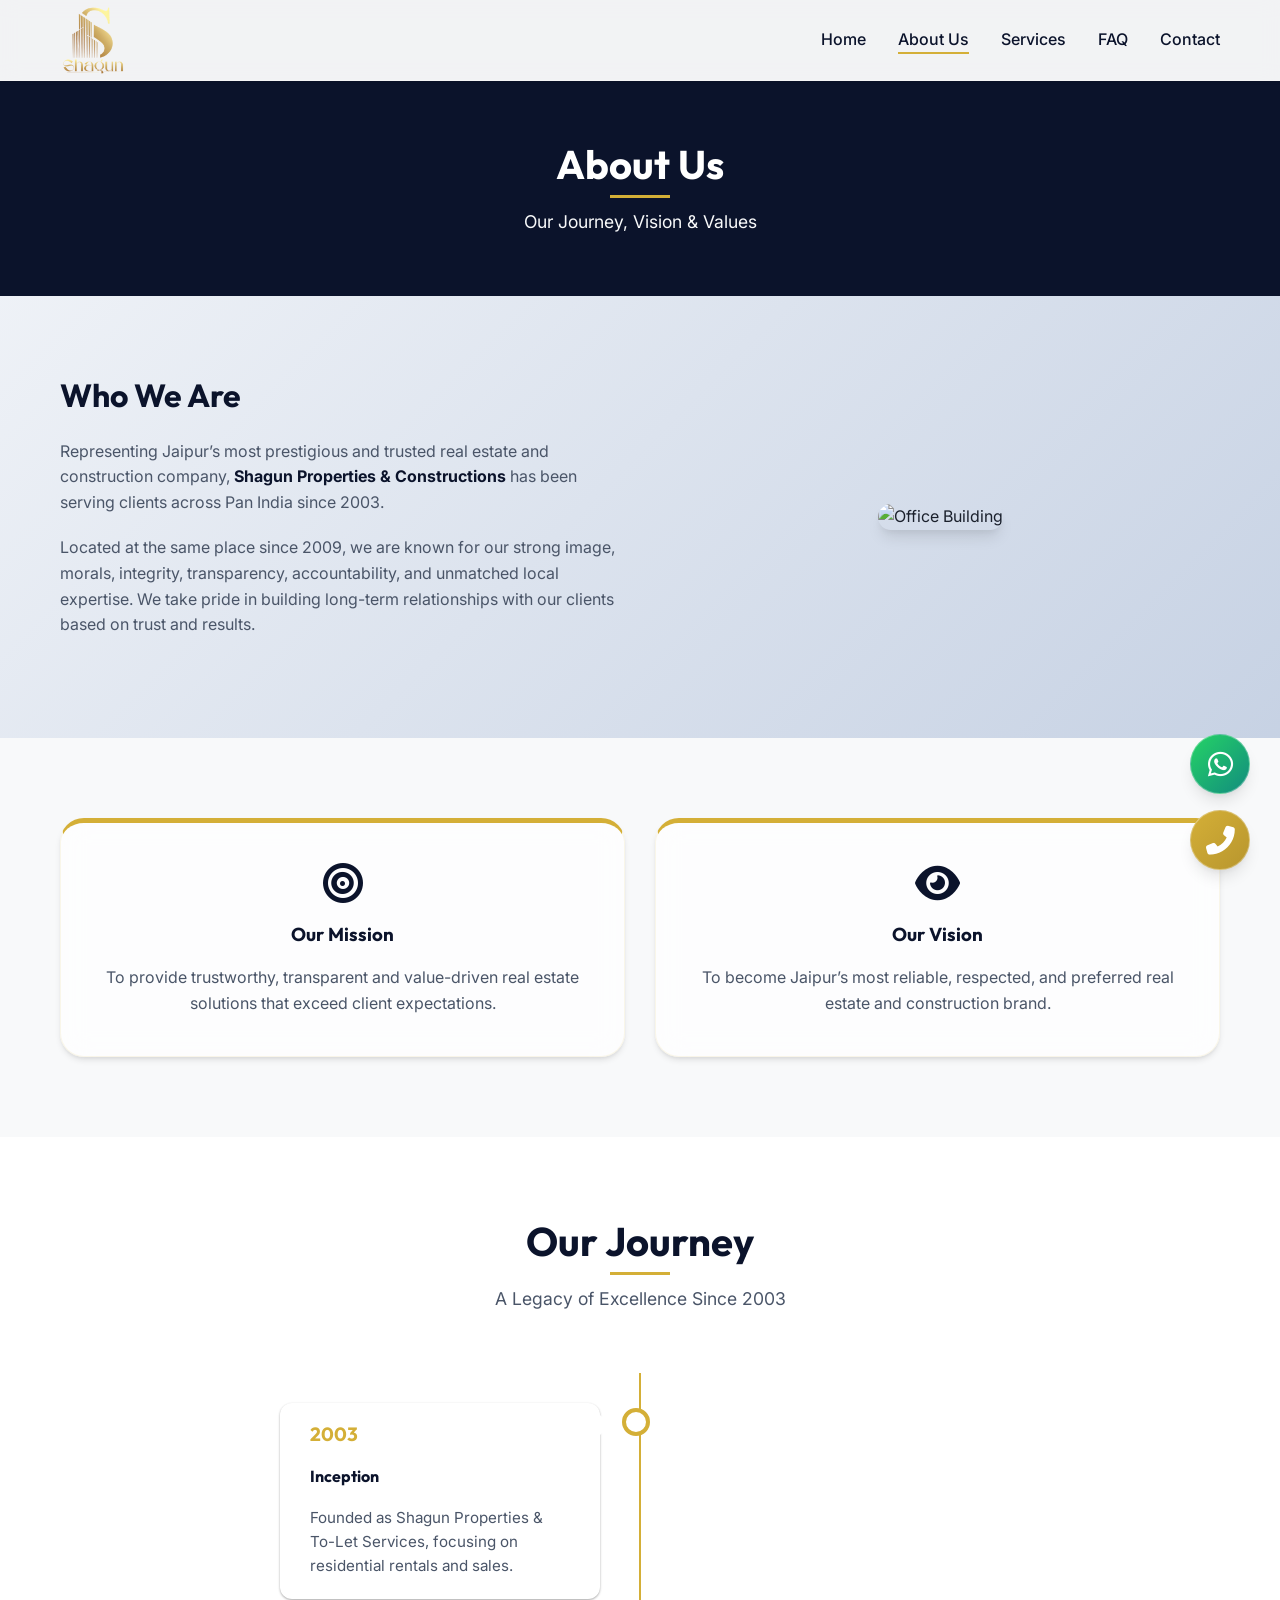
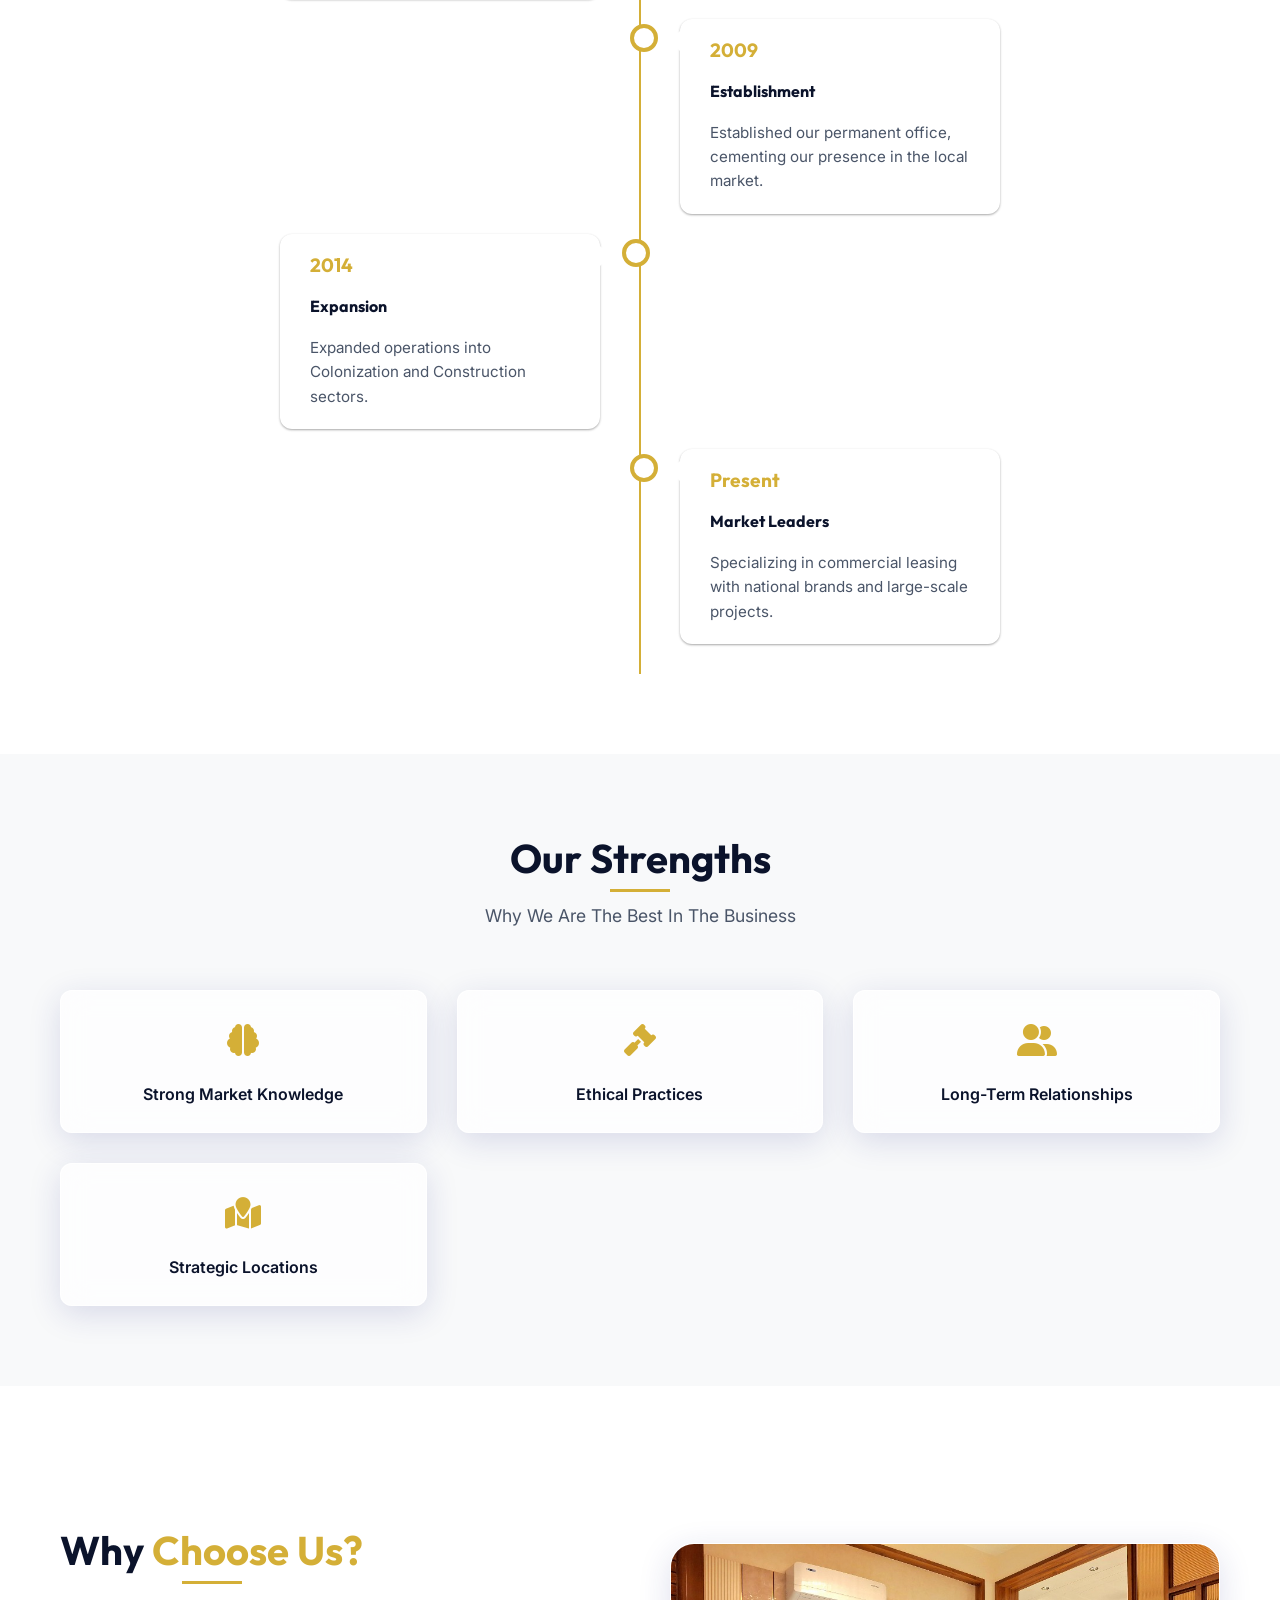
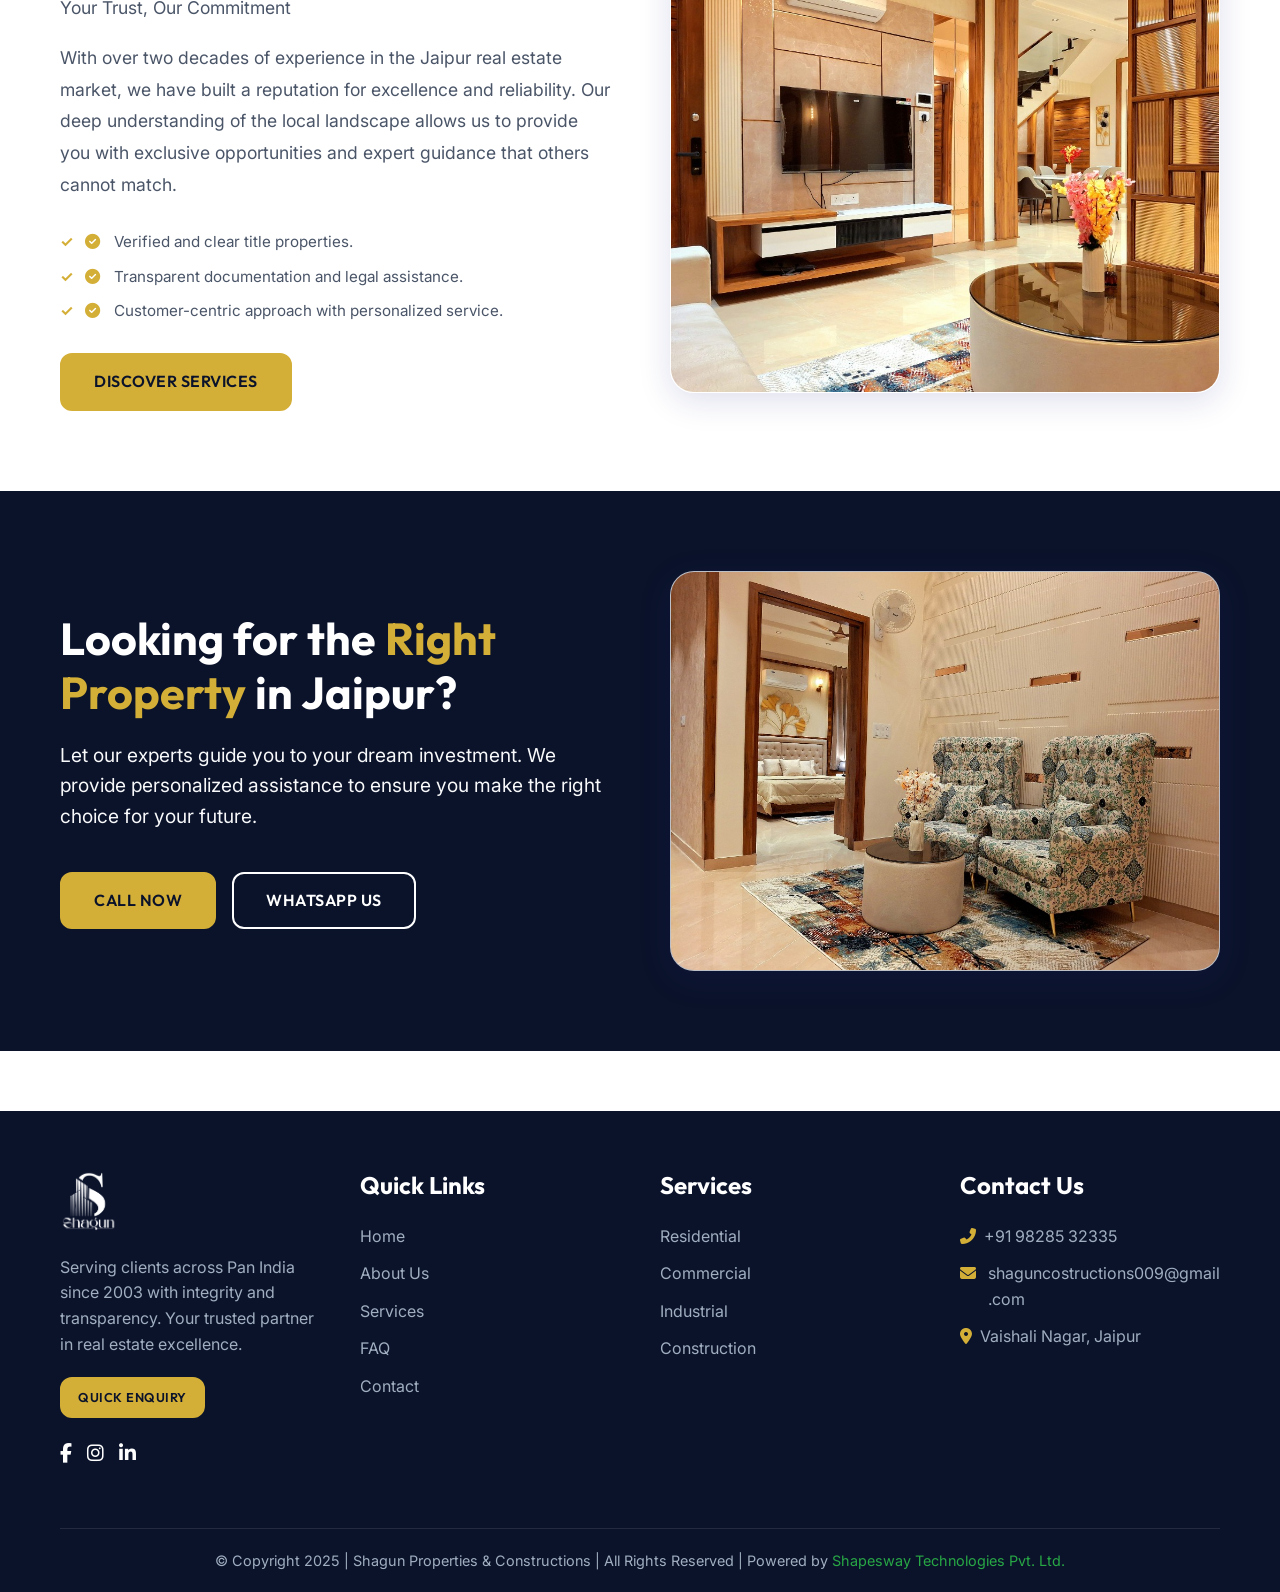
==== commit 547edc5e: "Updated files" ====
--- a/about.html
+++ b/about.html
@@ -7,6 +7,7 @@
     <title>About Us | Shagun Properties & Constructions</title>
     <meta name="description"
         content="Learn about Shagun Properties & Constructions history, values and journey since 2003.">
+    <meta name="theme-color" content="#D4AF37">
     <link rel="preconnect" href="https://cdnjs.cloudflare.com">
     <link rel="stylesheet" href="assets/css/style.css">
     <link rel="stylesheet" href="https://cdnjs.cloudflare.com/ajax/libs/font-awesome/6.4.0/css/all.min.css">
@@ -20,9 +21,6 @@
             <a href="index.html" class="logo">
                 <img src="assets/images/logo.png" alt="Shagun Properties" width="200" height="70" style="height: 70px; width: auto; object-fit: contain;">
             </a>
-            <div class="mobile-toggle">
-                <i class="fas fa-bars"></i>
-            </div>
             <nav>
                 <ul class="nav-menu">
                     <li><a href="index.html" class="nav-link">Home</a></li>
@@ -32,6 +30,9 @@
                     <li><a href="contact.html" class="nav-link">Contact</a></li>
                 </ul>
             </nav>
+            <div class="mobile-toggle">
+                <i class="fas fa-bars"></i>
+            </div>
         </div>
     </header>
 
@@ -219,12 +220,11 @@
                             Let our experts guide you to your dream investment. We provide personalized assistance
                             to ensure you make the right choice for your future.
                         </p>
-                        <div class="hero-btns" style="justify-content: flex-start;">
+                        <div class="hero-btns">
                             <a href="tel:9828532335" class="btn btn-primary"
                                 style="background-color: var(--accent-gold); color: var(--primary-dark); border-color: var(--accent-gold);">Call
                                 Now</a>
-                            <a href="https://wa.me/919828532335" class="btn btn-outline" target="_blank"
-                                style="margin-left: 15px;">WhatsApp Us</a>
+                            <a href="https://wa.me/919828532335" class="btn btn-outline" target="_blank">WhatsApp Us</a>
                         </div>
                     </div>
                     <div class="intro-image">
--- a/assets/css/style.css
+++ b/assets/css/style.css
@@ -336,6 +336,14 @@
     letter-spacing: 0.5px;
     cursor: pointer;
     transition: var(--transition);
+    text-align: center;
+}
+
+.hero-btns {
+    display: flex;
+    align-items: center;
+    gap: 16px;
+    flex-wrap: wrap;
 }
 
 .btn-primary {
@@ -353,7 +361,6 @@
     background-color: transparent;
     color: var(--white);
     border: 2px solid var(--white);
-    margin-left: 16px;
 }
 
 .btn-outline:hover {
@@ -696,6 +703,7 @@
     display: flex;
     align-items: flex-start;
     margin-bottom: 32px;
+    word-break: break-word;
 }
 
 .contact-icon {
@@ -1315,6 +1323,17 @@
     .section-title h2 {
         font-size: 2rem;
     }
+
+    .hero-btns {
+        flex-direction: column;
+        align-items: stretch;
+        width: 100%;
+    }
+
+    .hero-btns .btn {
+        width: 100%;
+        margin-left: 0 !important;
+    }
 }
 
 @media (max-width: 480px) {
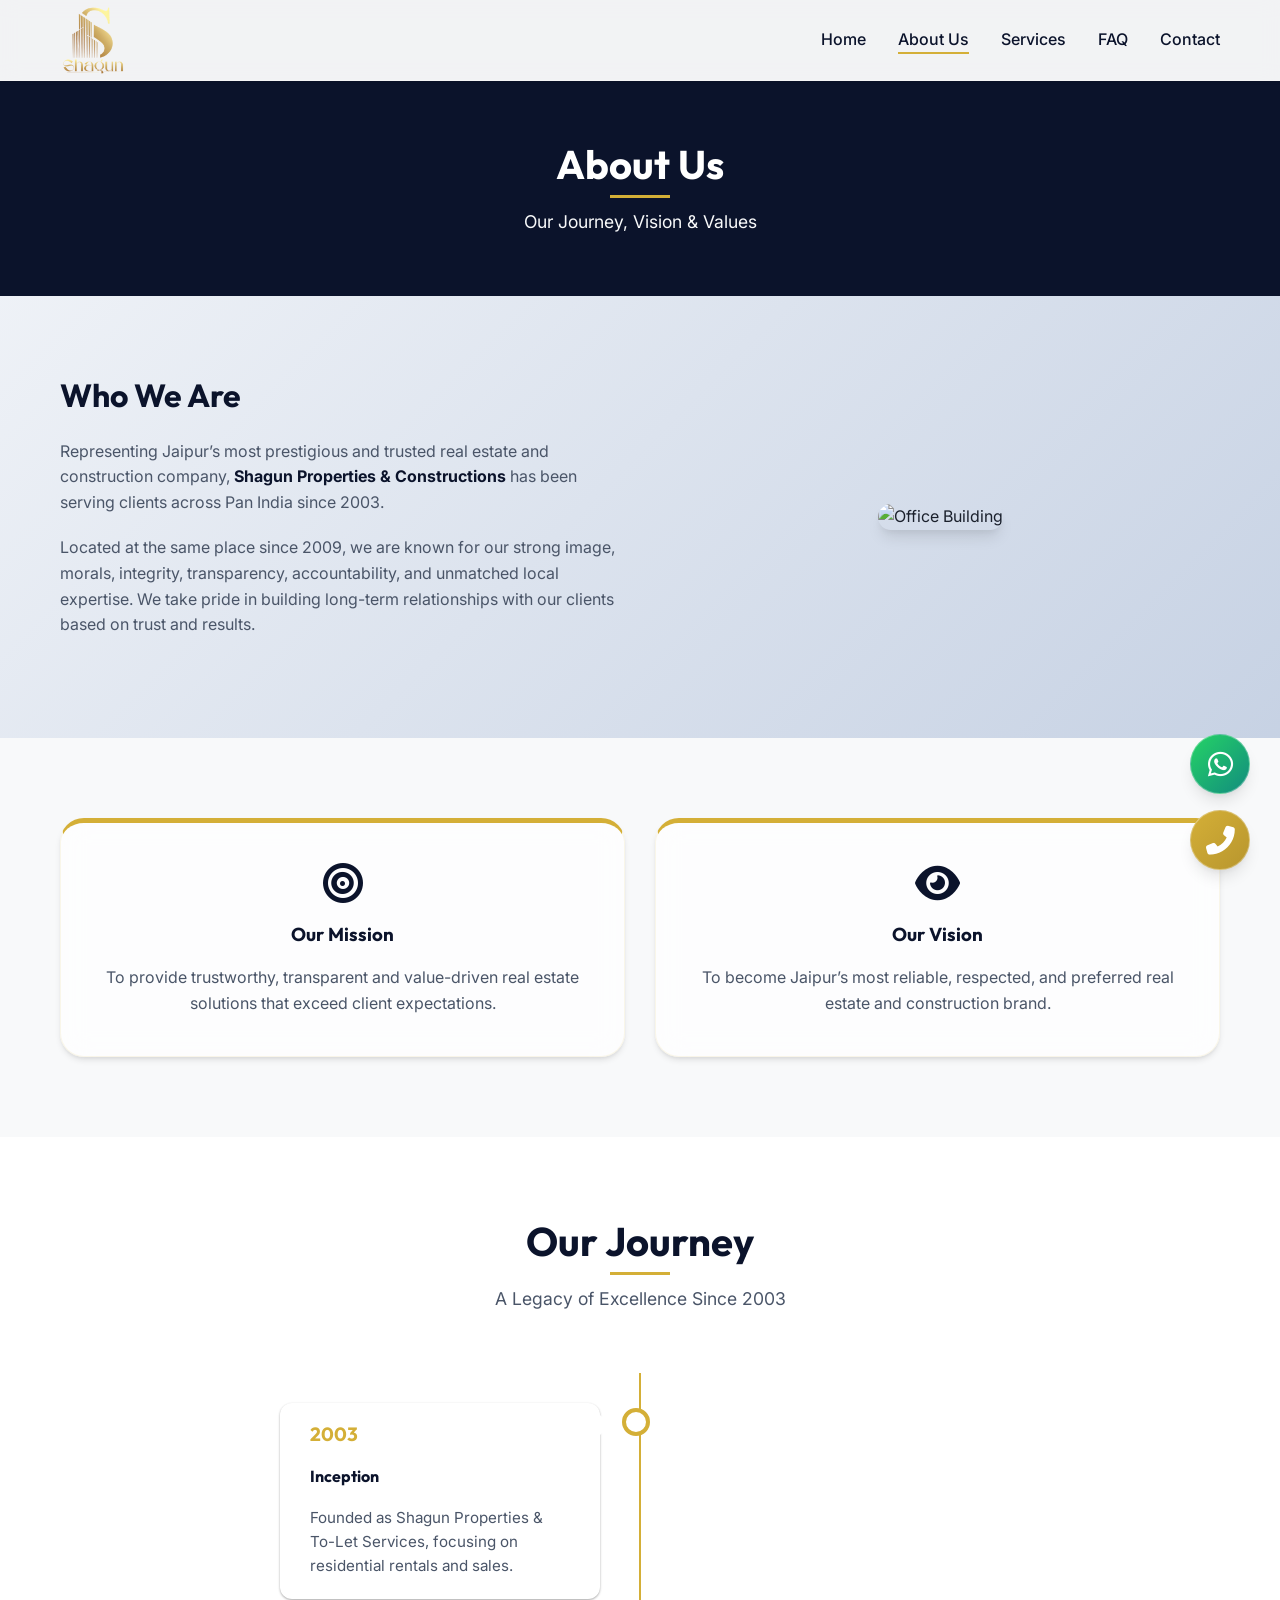
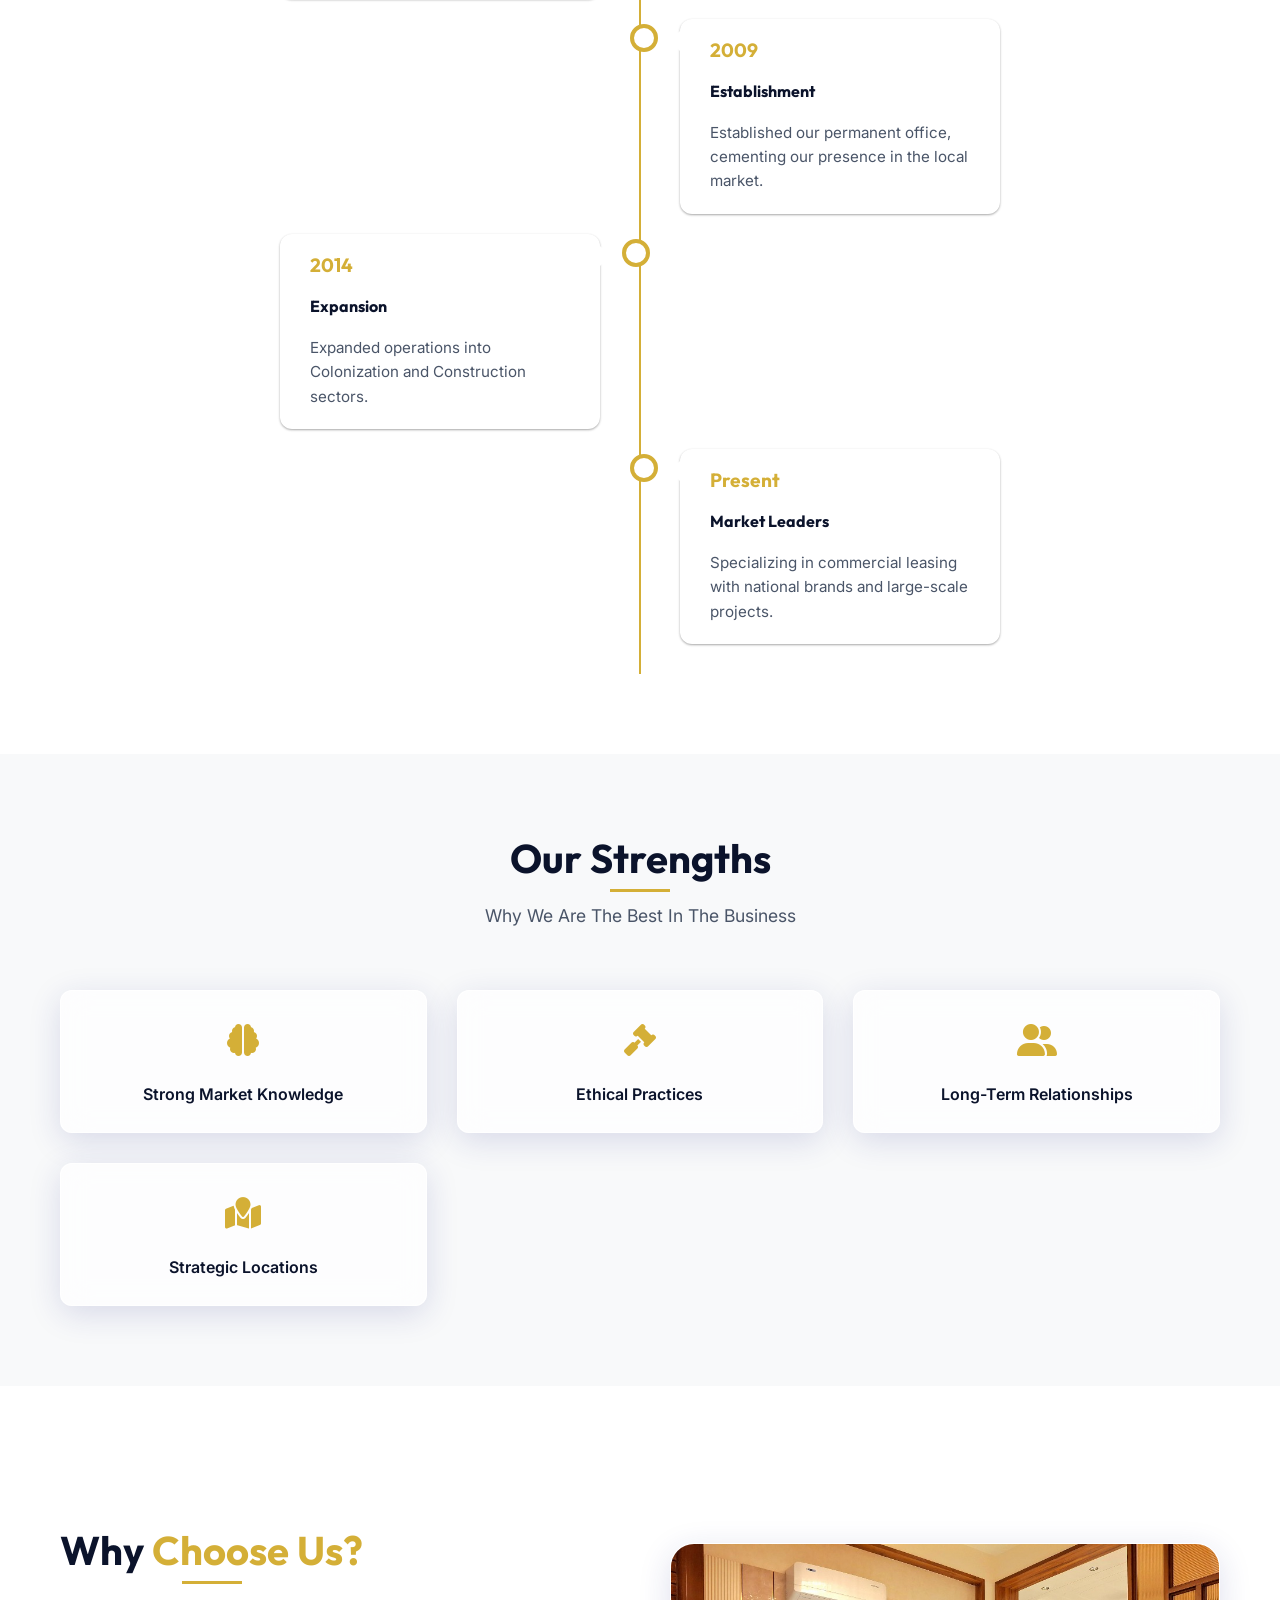
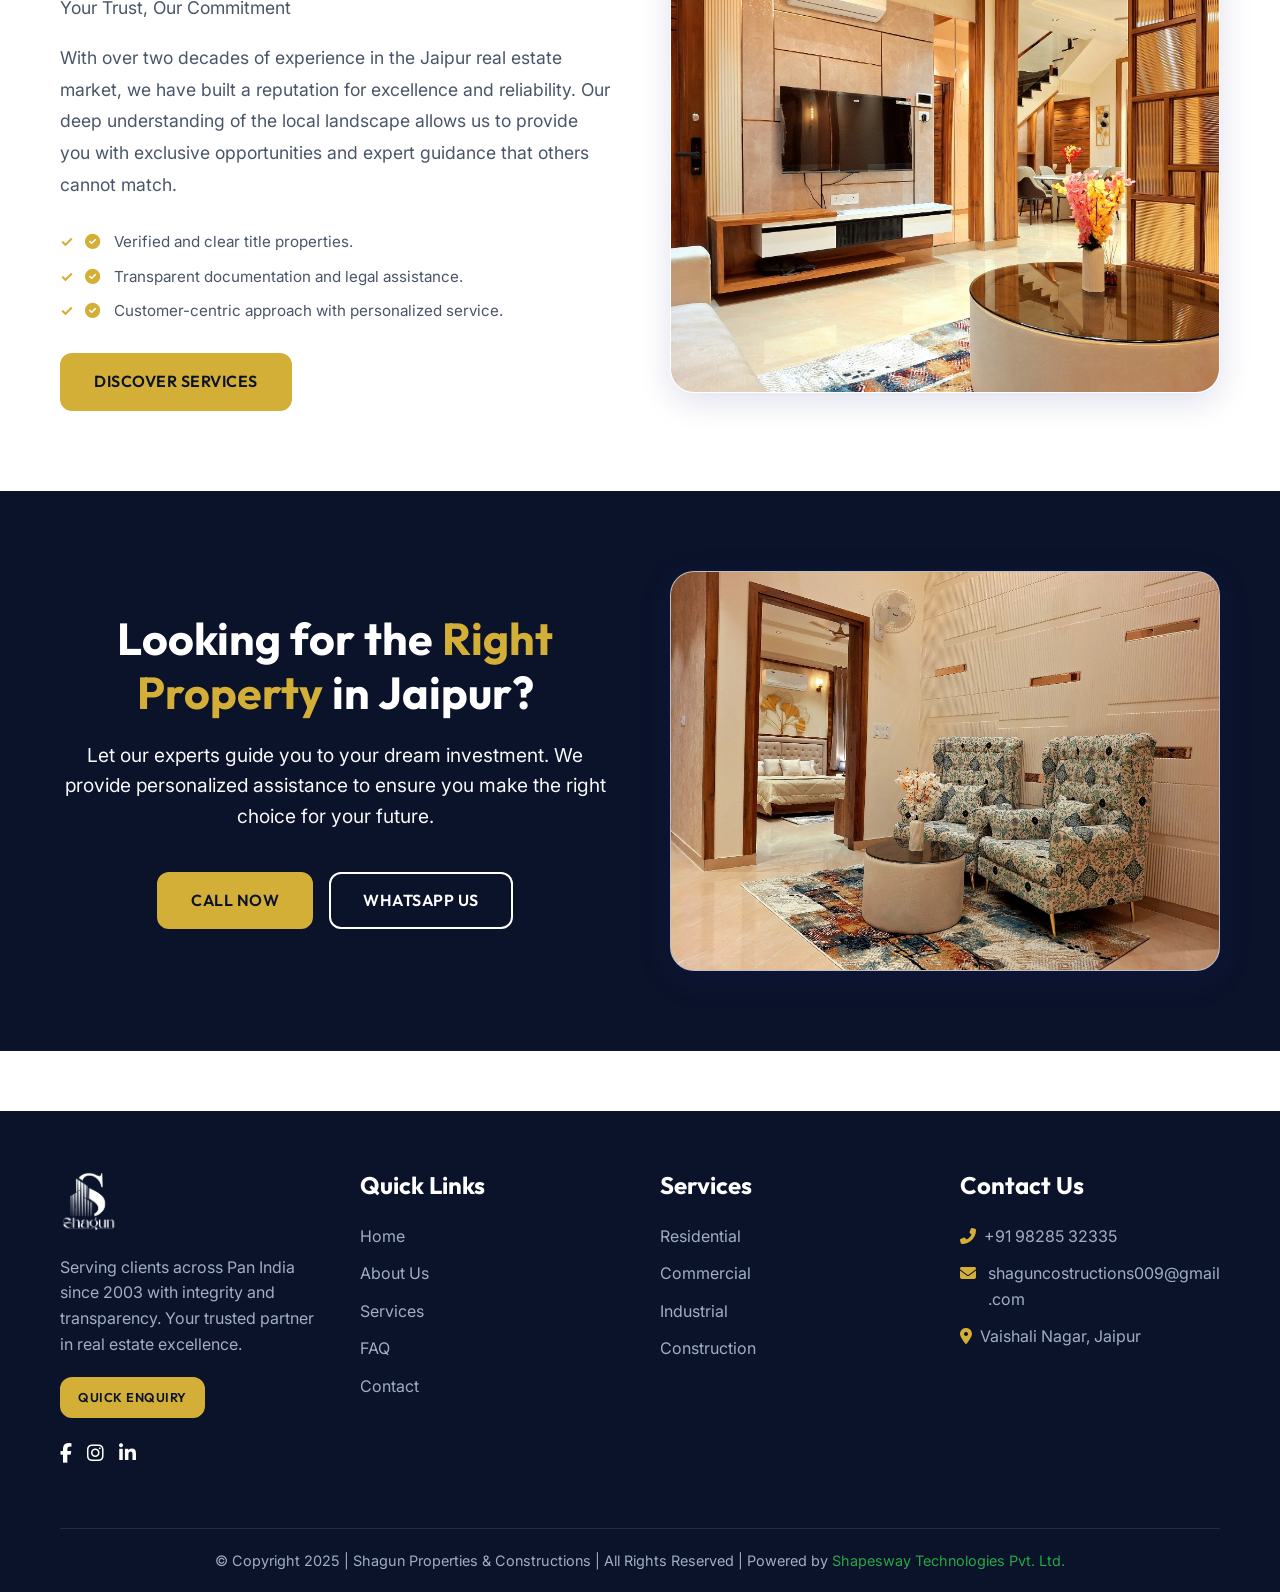
==== commit a837d2a0: "Updated files" ====
--- a/about.html
+++ b/about.html
@@ -209,7 +209,7 @@
         </section>
 
         <!-- CTA Banner -->
-        <section class="cta-banner reveal" style="background: var(--primary-dark); padding: 80px 0; text-align: left;">
+        <section class="cta-banner reveal" style="background: var(--primary-dark); padding: 80px 0; text-align: center;">
             <div class="container">
                 <div class="intro-wrapper reveal">
                     <div class="intro-content">
--- a/assets/css/style.css
+++ b/assets/css/style.css
@@ -342,6 +342,7 @@
 .hero-btns {
     display: flex;
     align-items: center;
+    justify-content: center;
     gap: 16px;
     flex-wrap: wrap;
 }
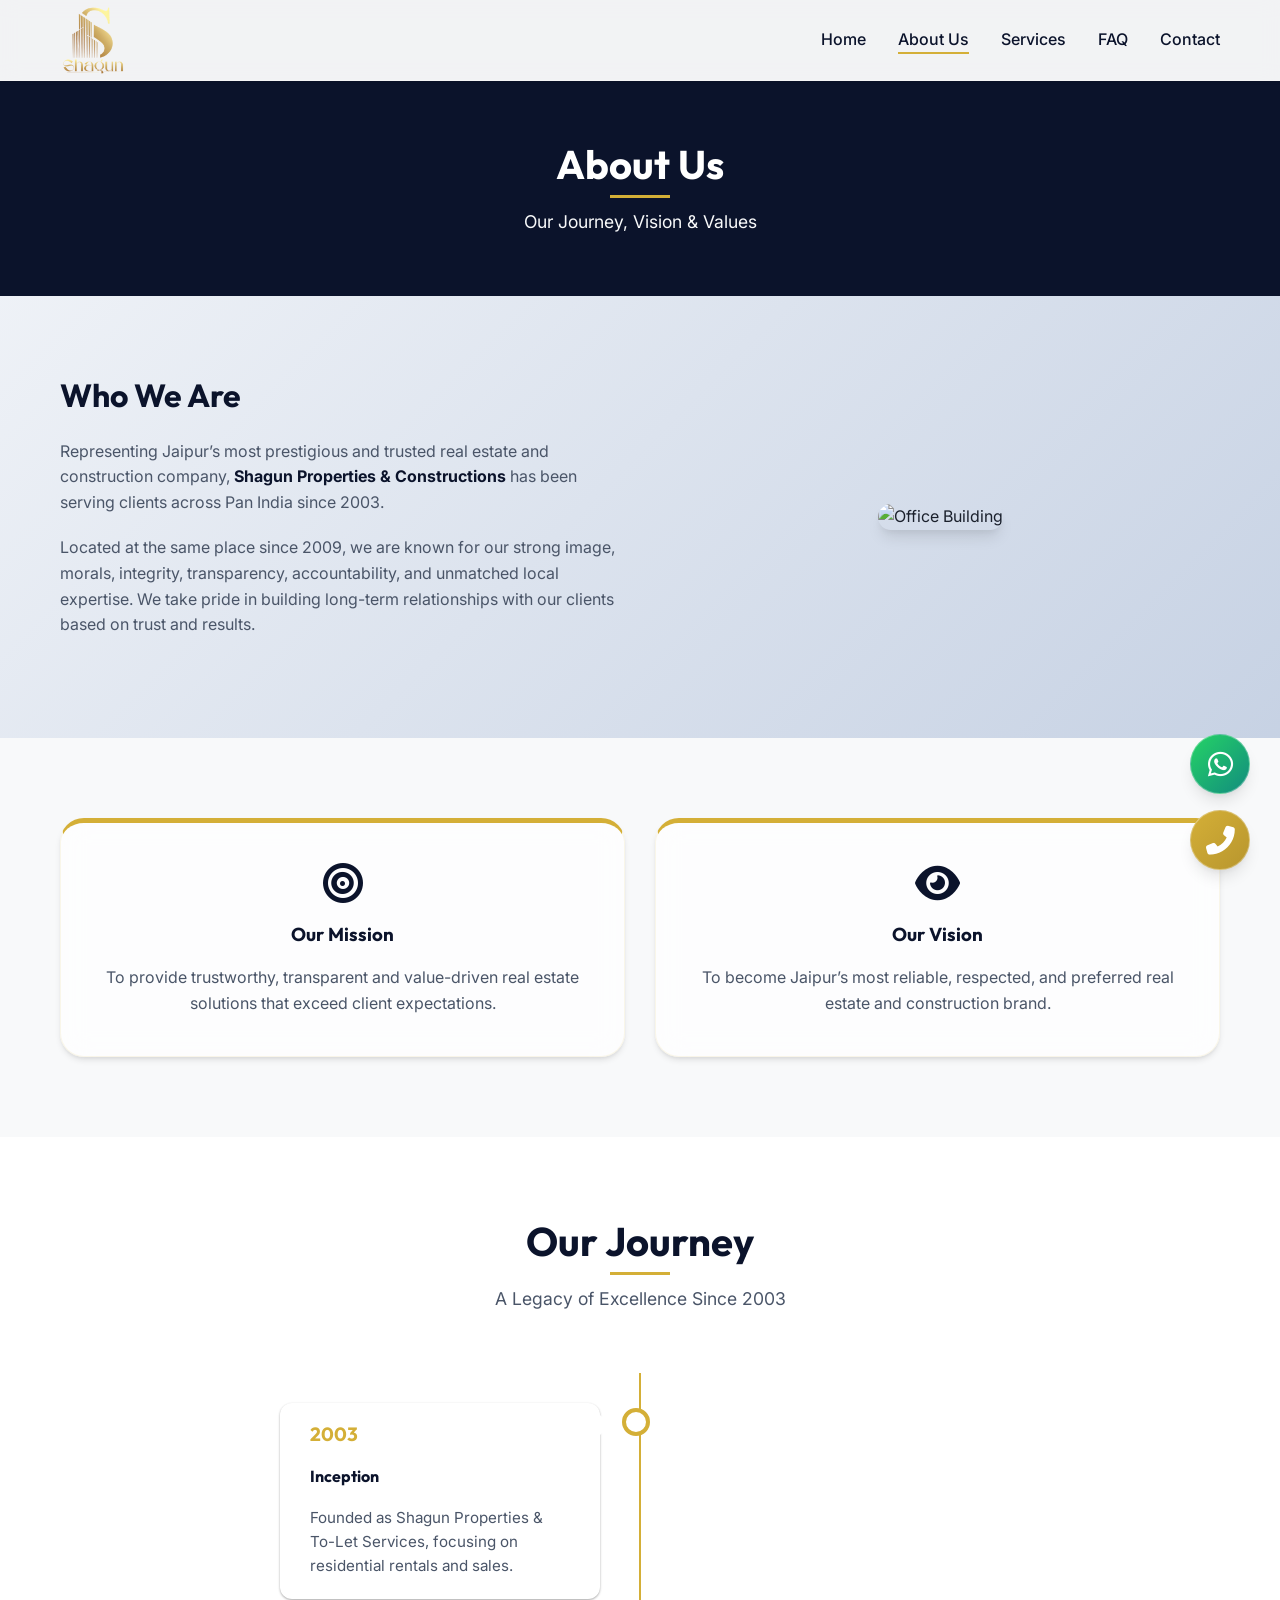
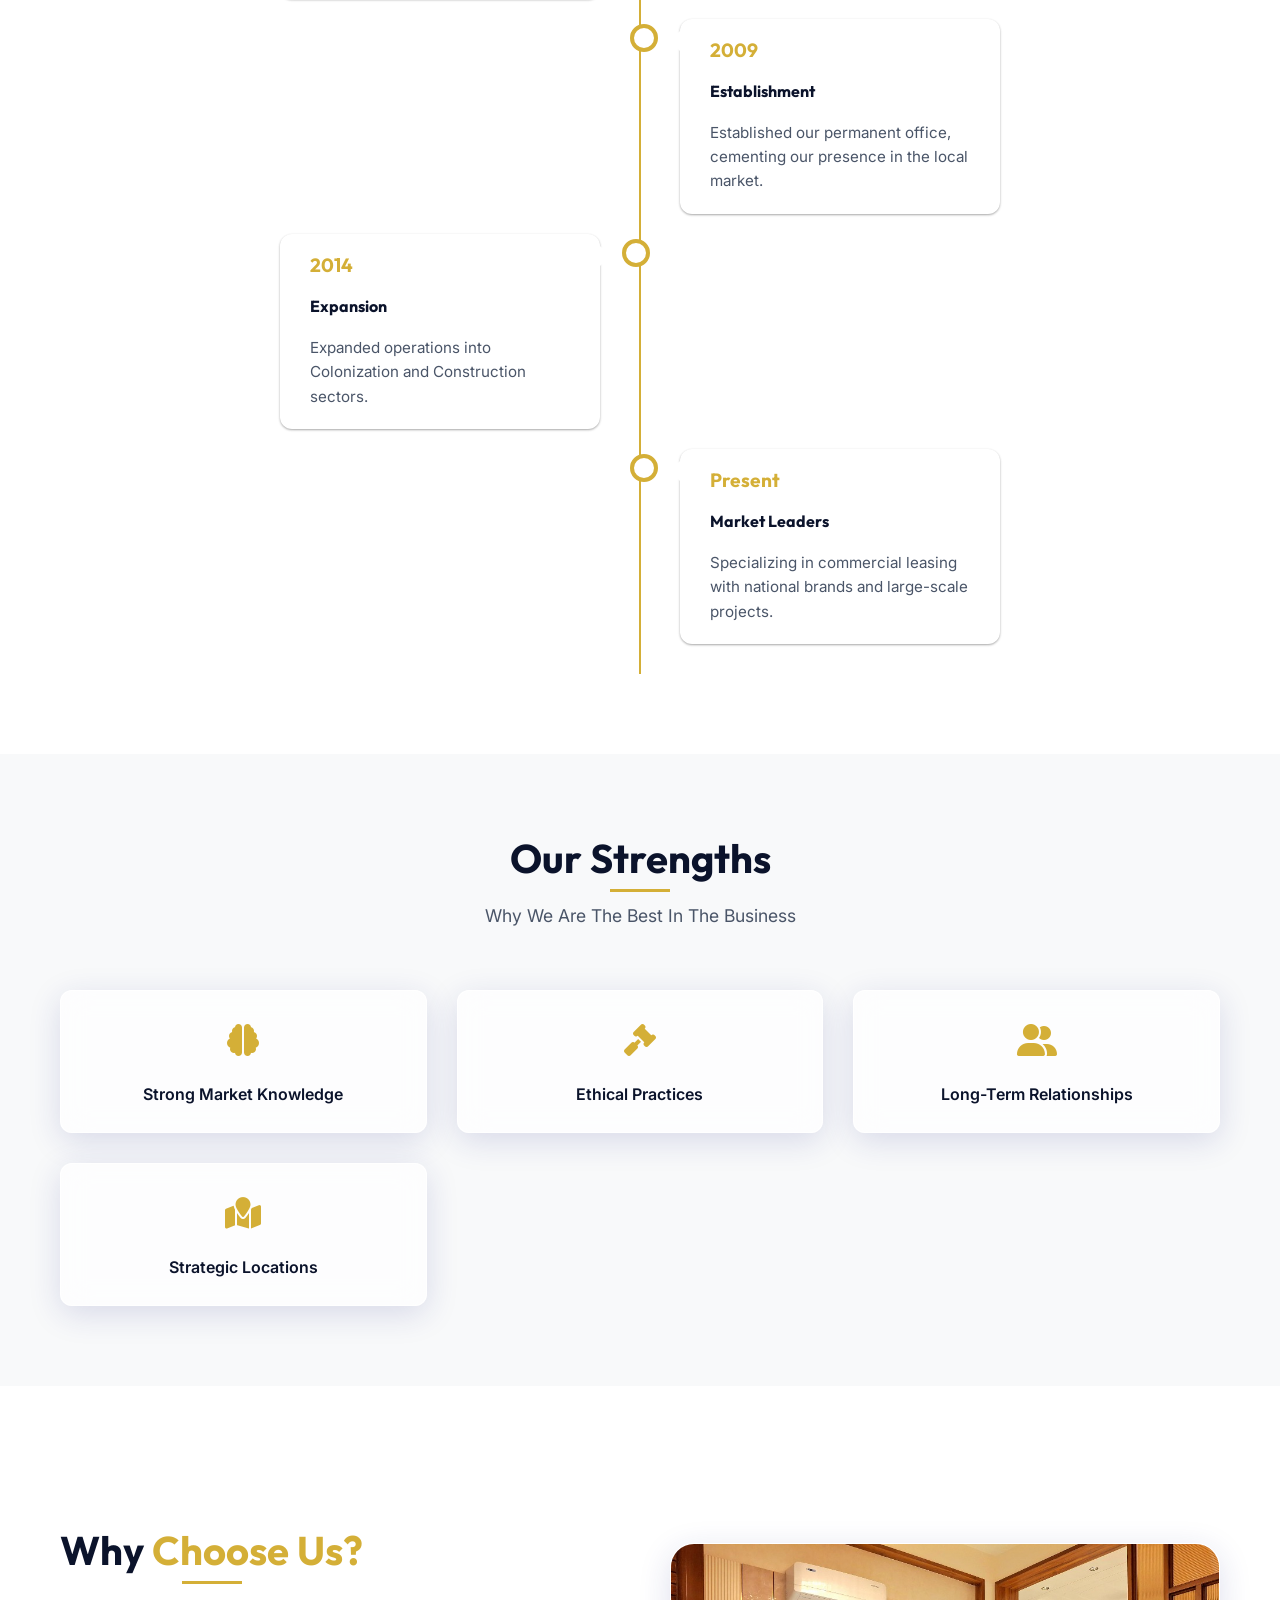
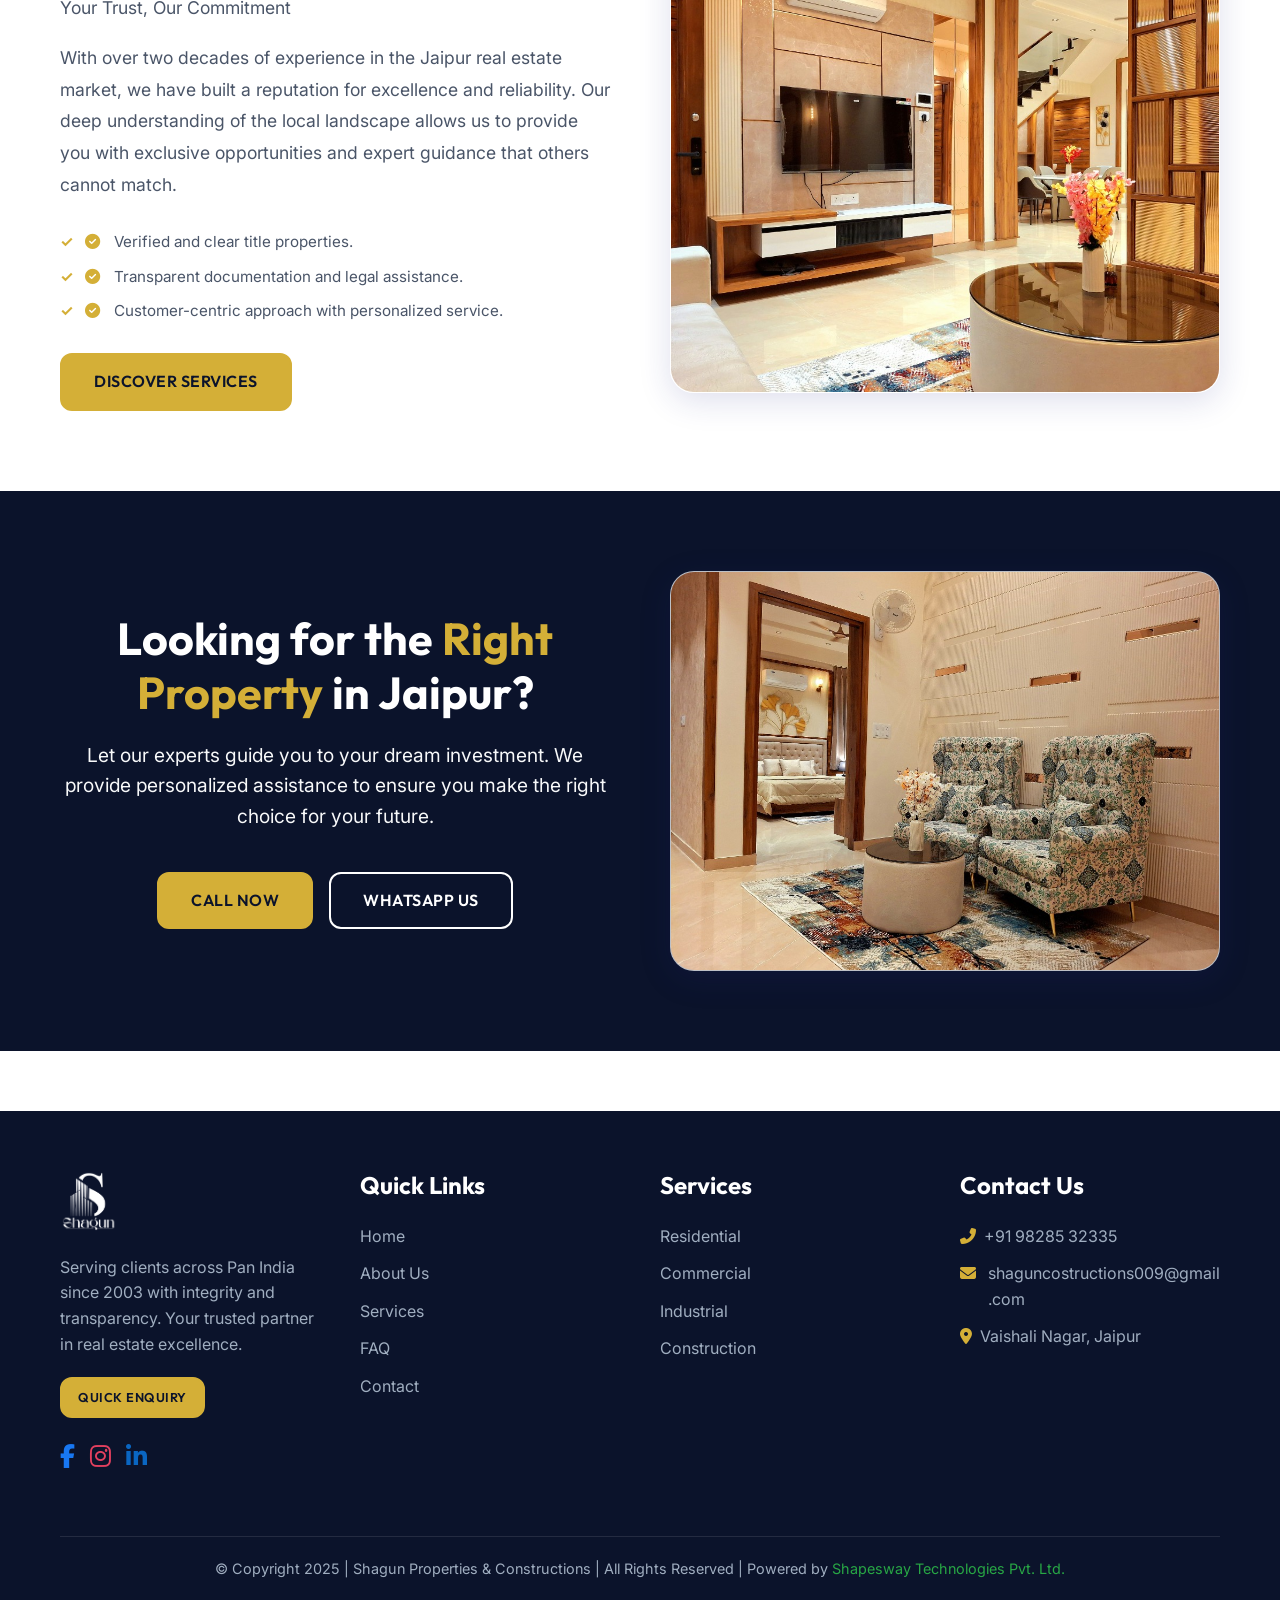
==== commit e4c065e8: "Updated social icons to original brand colors in footer" ====
--- a/about.html
+++ b/about.html
@@ -257,10 +257,10 @@
                     </p>
                     <a href="contact.html" class="btn btn-primary"
                         style="padding: 8px 16px; font-size: 0.8rem; margin-bottom: 20px;">Quick Enquiry</a>
-                    <div style="display: flex; gap: 15px;">
-                        <a href="#" style="color: white; font-size: 1.2rem;"><i class="fab fa-facebook-f"></i></a>
-                        <a href="#" style="color: white; font-size: 1.2rem;"><i class="fab fa-instagram"></i></a>
-                        <a href="#" style="color: white; font-size: 1.2rem;"><i class="fab fa-linkedin-in"></i></a>
+                    <div class="social-links">
+                        <a href="#" class="social-icon-facebook"><i class="fab fa-facebook-f"></i></a>
+                        <a href="#" class="social-icon-instagram"><i class="fab fa-instagram"></i></a>
+                        <a href="#" class="social-icon-linkedin"><i class="fab fa-linkedin-in"></i></a>
                     </div>
                 </div>
 
--- a/assets/css/style.css
+++ b/assets/css/style.css
@@ -494,7 +494,7 @@
 .property-image {
     flex: 1;
     min-height: 400px;
-    background: url('https://images.unsplash.com/photo-1613490493576-7fde63acd811?ixlib=rb-4.0.3&auto=format&fit=crop&w=1471&q=80') center/cover;
+    background: url('https://images.unsplash.com/photo-1600585154340-be6161a56a0c?ixlib=rb-4.0.3&auto=format&fit=crop&w=1471&q=80') center/cover;
 }
 
 .property-details {
@@ -793,6 +793,36 @@
 .footer-links a:hover {
     color: var(--accent-gold);
     padding-left: 5px;
+}
+
+.social-links {
+    display: flex;
+    gap: 15px;
+}
+
+.social-links a {
+    font-size: 1.5rem;
+    transition: var(--transition);
+}
+
+.social-links a:hover {
+    transform: translateY(-3px);
+}
+
+.social-icon-facebook {
+    color: #1877F2 !important;
+}
+
+.social-icon-instagram {
+    color: #E4405F !important;
+}
+
+.social-icon-linkedin {
+    color: #0A66C2 !important;
+}
+
+.social-icon-whatsapp {
+    color: #25D366 !important;
 }
 
 .footer-bottom {
@@ -1167,15 +1197,6 @@
     transition: transform 0.5s ease;
 }
 
-/* Category Images Override */
-.category-card:nth-child(1) .category-bg {
-    background-image: url('../images/residential-bg.jpg') !important;
-}
-
-.category-card:nth-child(2) .category-bg {
-    background-image: url('../images/commercial-bg.jpg') !important;
-}
-
 .category-card:hover .category-bg {
     transform: scale(1.1);
 }
@@ -1186,12 +1207,25 @@
     left: 0;
     width: 100%;
     height: 100%;
-    background: linear-gradient(to top, rgba(0, 0, 0, 0.8), transparent);
+    background: linear-gradient(to top, rgba(0, 0, 0, 0.9) 0%, rgba(0, 0, 0, 0.4) 50%, transparent 100%);
     display: flex;
     flex-direction: column;
     justify-content: flex-end;
     padding: 30px;
+}
+
+.category-overlay h3 {
     color: var(--white);
+    margin-bottom: 8px;
+    font-size: 1.8rem;
+    text-shadow: 0 2px 4px rgba(0, 0, 0, 0.5);
+}
+
+.category-overlay p {
+    color: rgba(255, 255, 255, 0.9);
+    font-size: 1rem;
+    margin: 0;
+    text-shadow: 0 1px 2px rgba(0, 0, 0, 0.5);
 }
 
 /* CTA Banner */
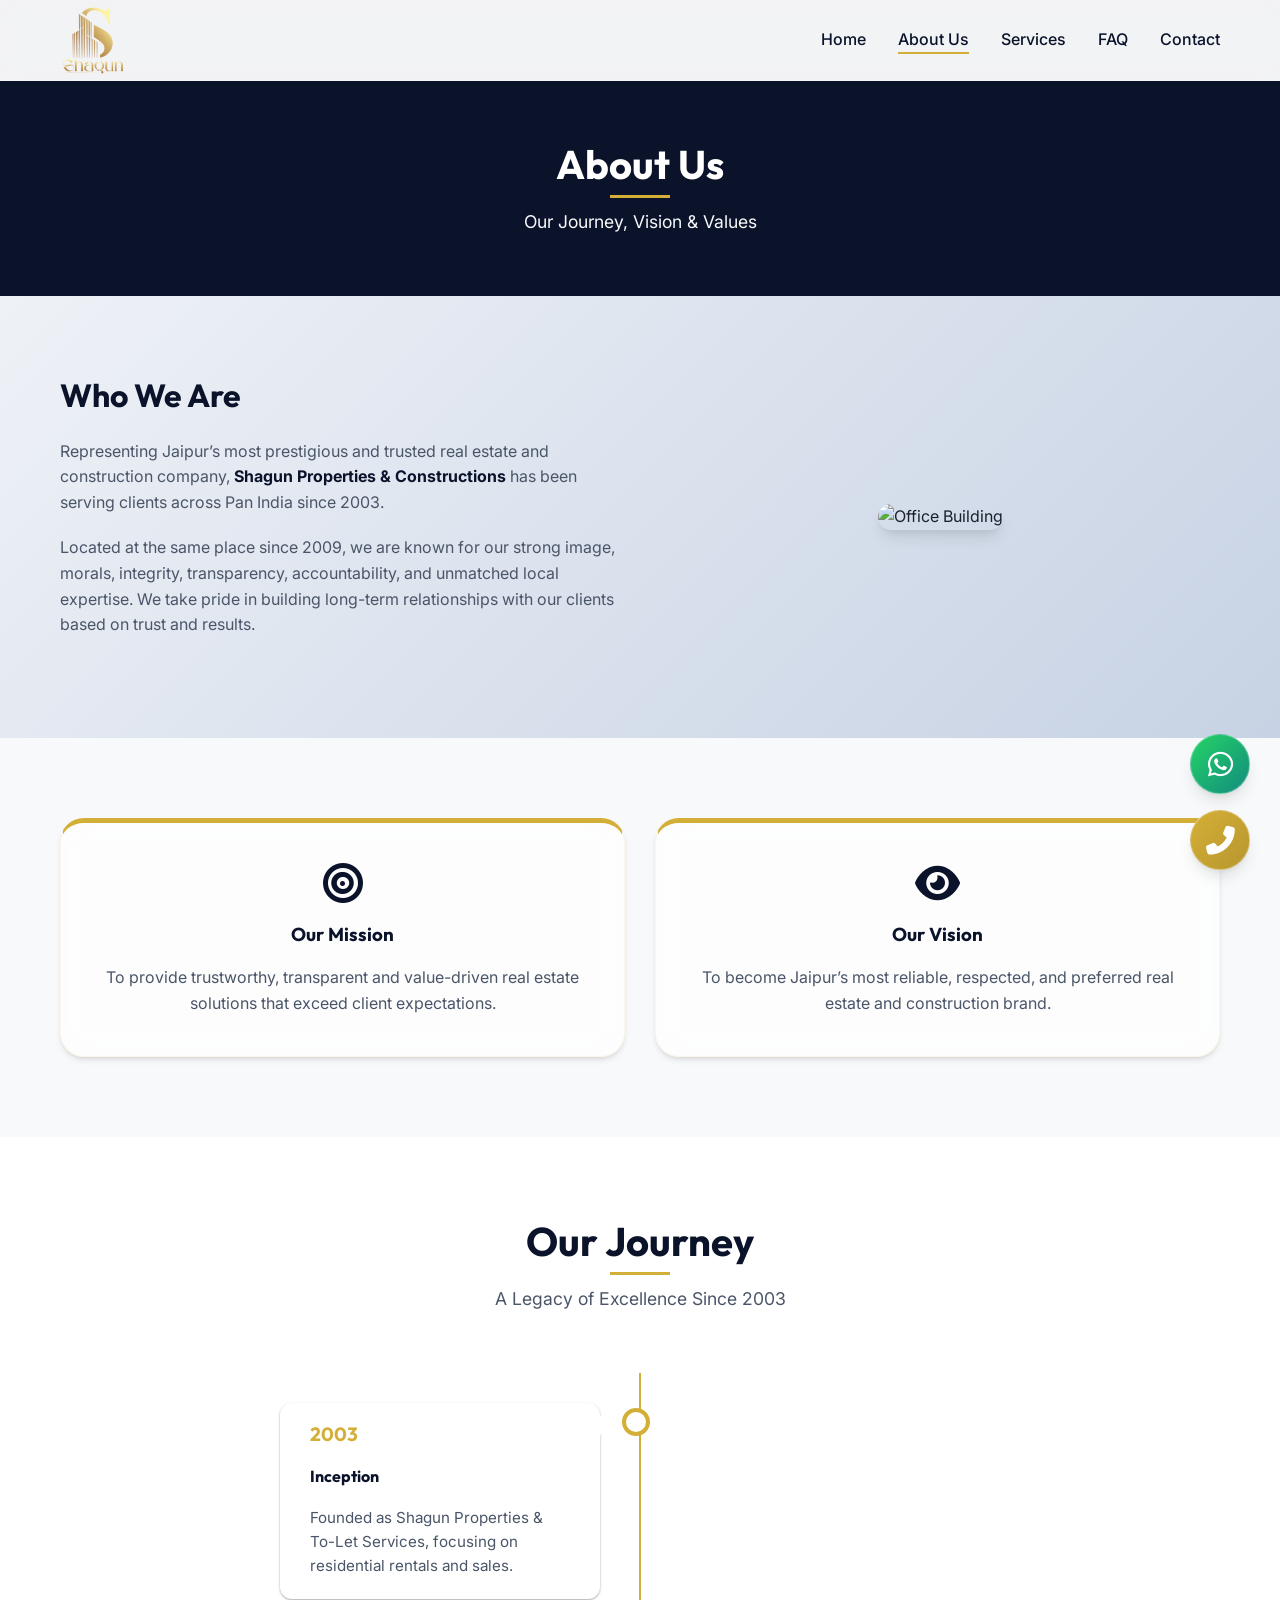
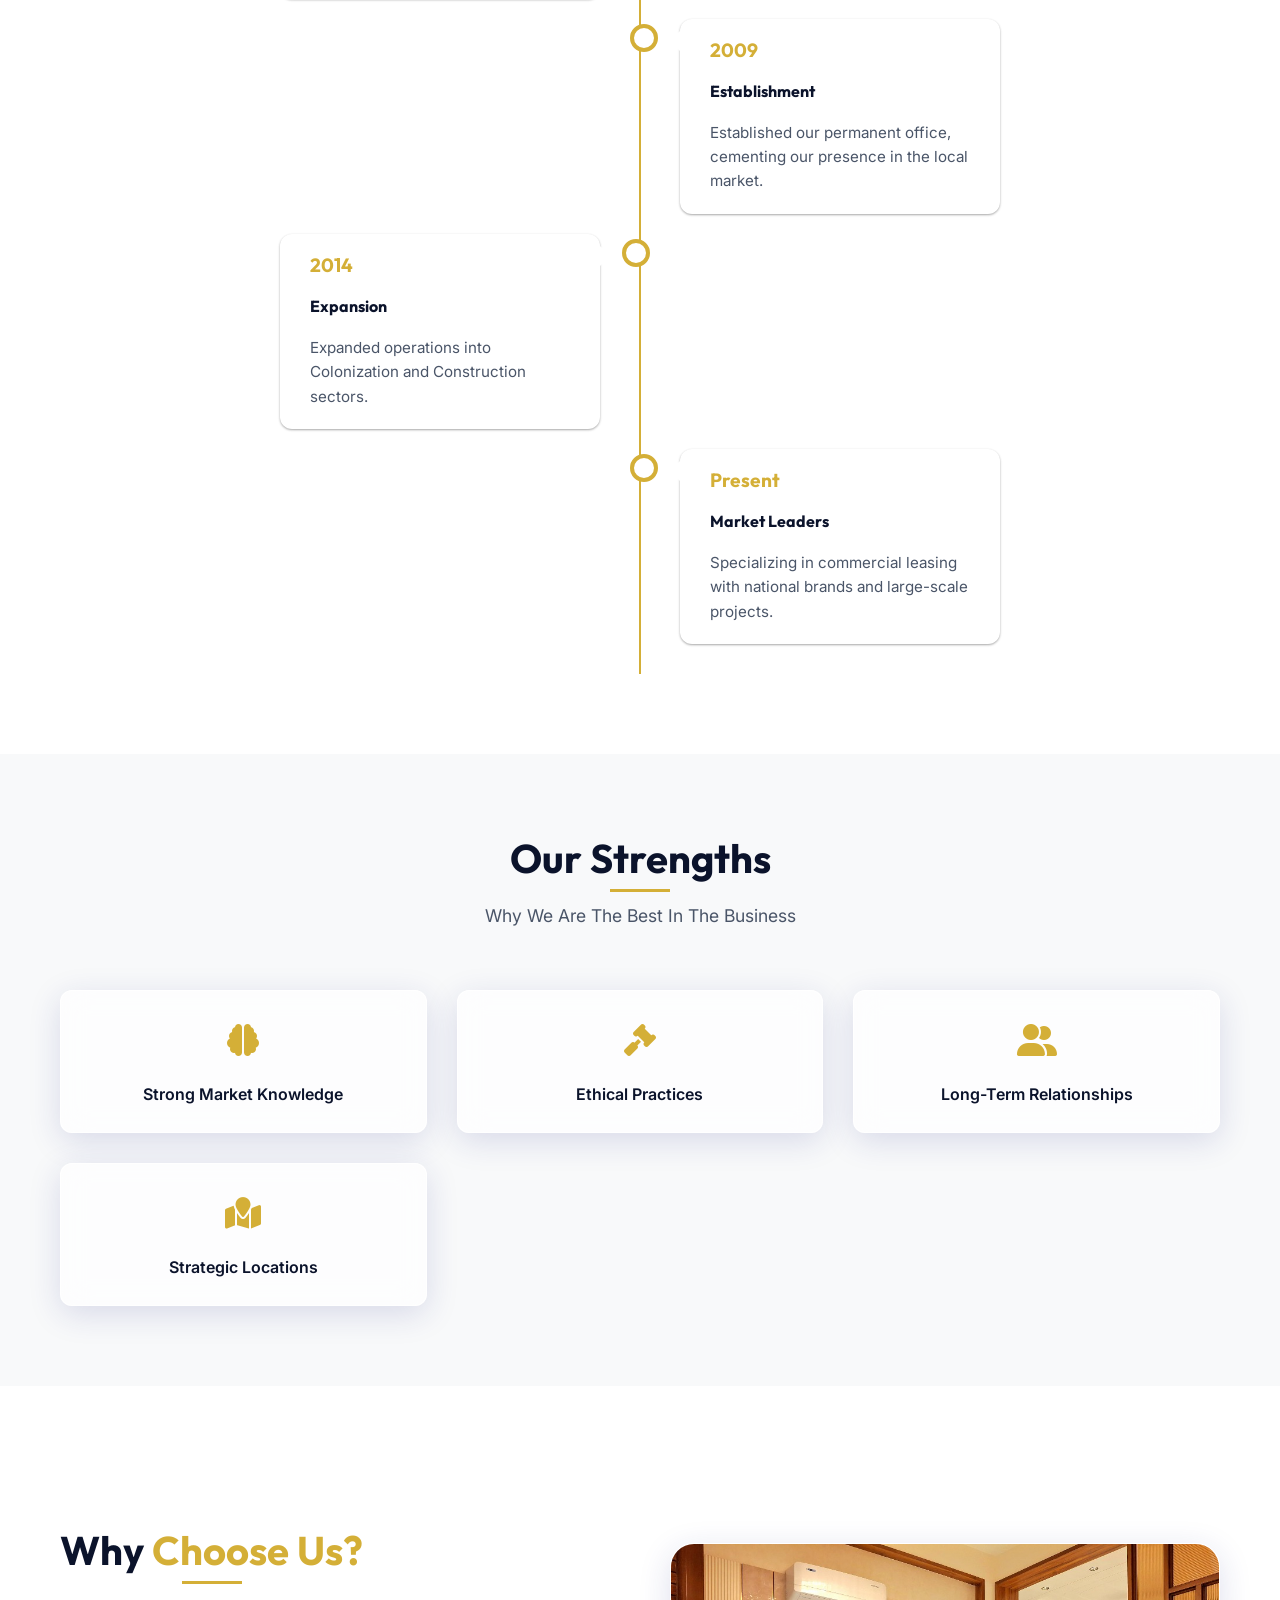
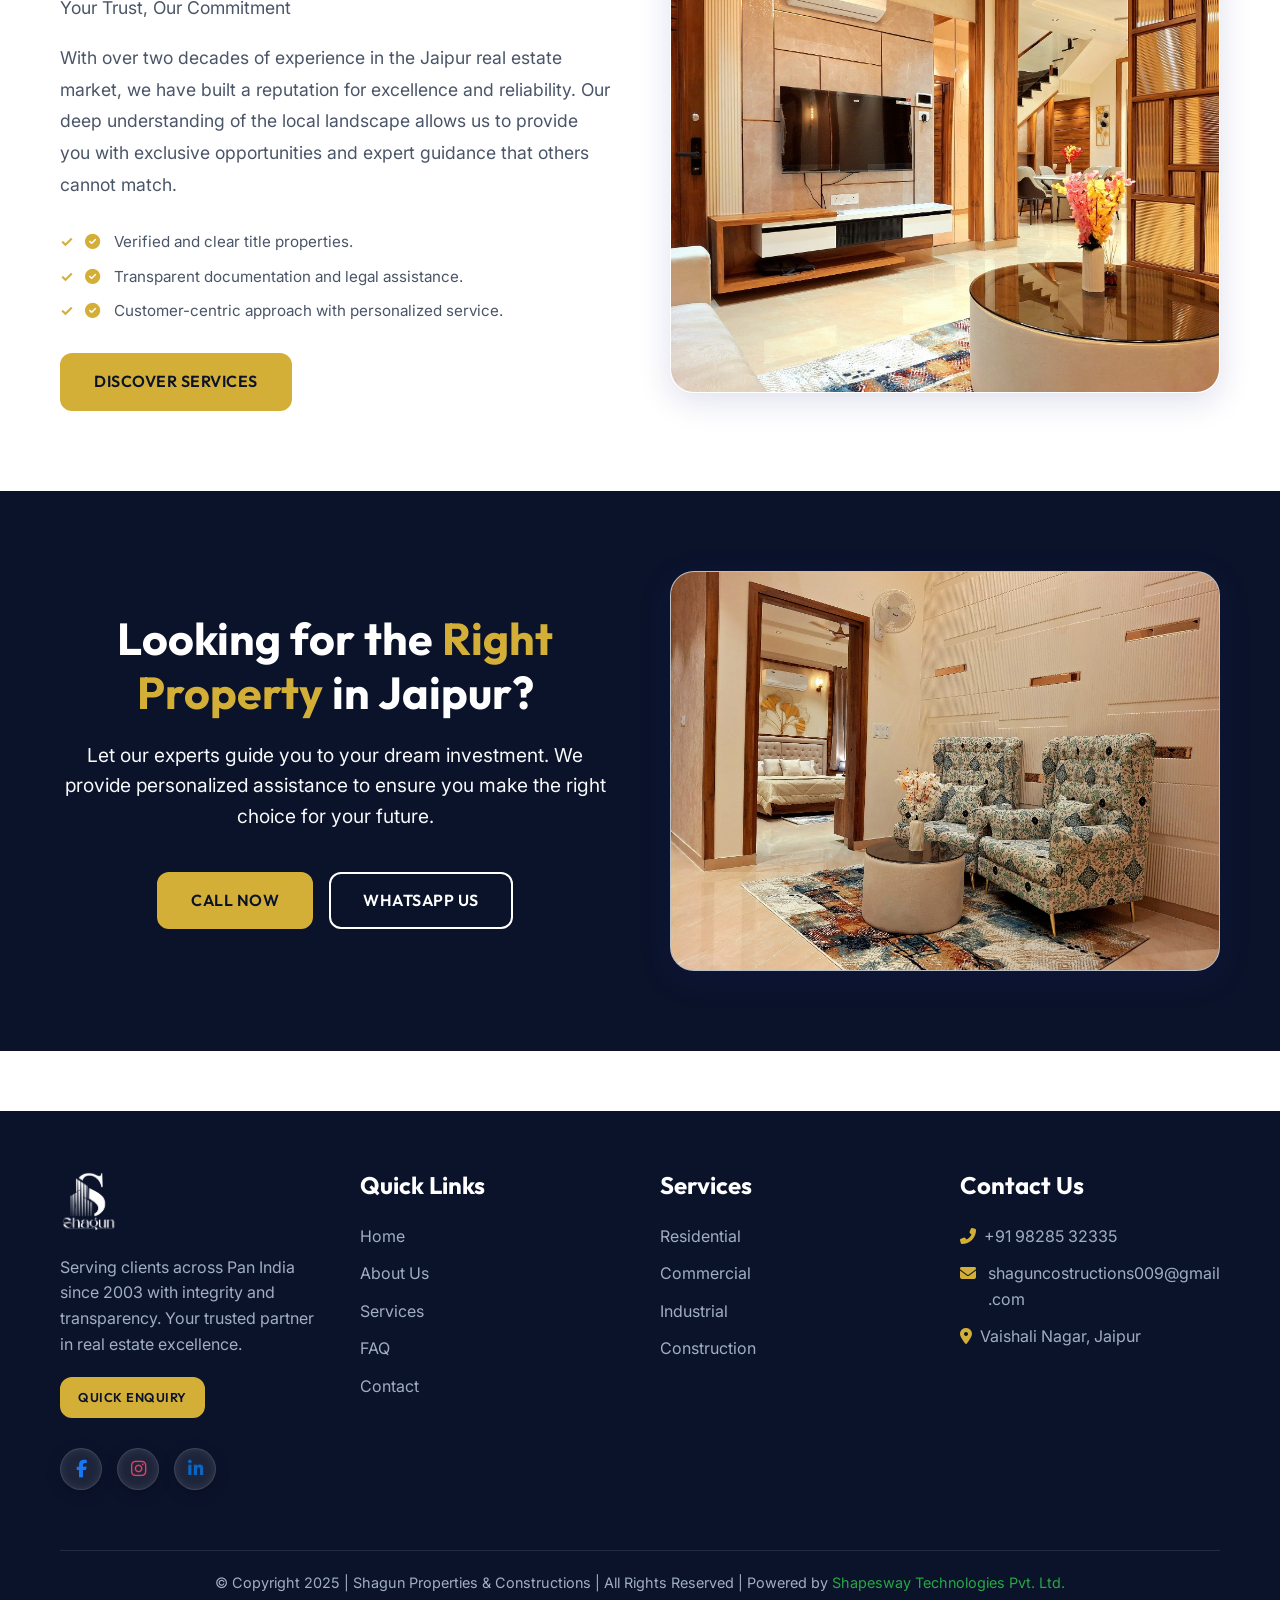
==== commit 5d73fb12: "Updated official Instagram link across all pages" ====
--- a/about.html
+++ b/about.html
@@ -259,7 +259,7 @@
                         style="padding: 8px 16px; font-size: 0.8rem; margin-bottom: 20px;">Quick Enquiry</a>
                     <div class="social-links">
                         <a href="#" class="social-icon-facebook"><i class="fab fa-facebook-f"></i></a>
-                        <a href="#" class="social-icon-instagram"><i class="fab fa-instagram"></i></a>
+                        <a href="https://www.instagram.com/shagun_constructions/" class="social-icon-instagram" target="_blank"><i class="fab fa-instagram"></i></a>
                         <a href="#" class="social-icon-linkedin"><i class="fab fa-linkedin-in"></i></a>
                     </div>
                 </div>
--- a/assets/css/style.css
+++ b/assets/css/style.css
@@ -798,15 +798,39 @@
 .social-links {
     display: flex;
     gap: 15px;
+    margin-top: 10px;
 }
 
 .social-links a {
-    font-size: 1.5rem;
-    transition: var(--transition);
+    width: 42px;
+    height: 42px;
+    display: flex;
+    align-items: center;
+    justify-content: center;
+    border-radius: 50%;
+    /* Liquid Glass Effect */
+    background: rgba(255, 255, 255, 0.08); /* Semi-transparent */
+    backdrop-filter: blur(8px); /* Frosted glass look */
+    -webkit-backdrop-filter: blur(8px);
+    border: 1px solid rgba(255, 255, 255, 0.15); /* Light edge */
+    box-shadow: 
+        0 4px 15px rgba(0, 0, 0, 0.2), 
+        inset 0 0 8px rgba(255, 255, 255, 0.1);
+    
+    font-size: 1.1rem;
+    transition: all 0.4s cubic-bezier(0.175, 0.885, 0.32, 1.275);
+    text-decoration: none;
+    position: relative;
+    overflow: hidden;
 }
 
 .social-links a:hover {
-    transform: translateY(-3px);
+    transform: translateY(-5px) scale(1.08);
+    background: rgba(255, 255, 255, 0.18);
+    border-color: rgba(255, 255, 255, 0.4);
+    box-shadow: 
+        0 8px 25px rgba(0, 0, 0, 0.3), 
+        inset 0 0 12px rgba(255, 255, 255, 0.2);
 }
 
 .social-icon-facebook {
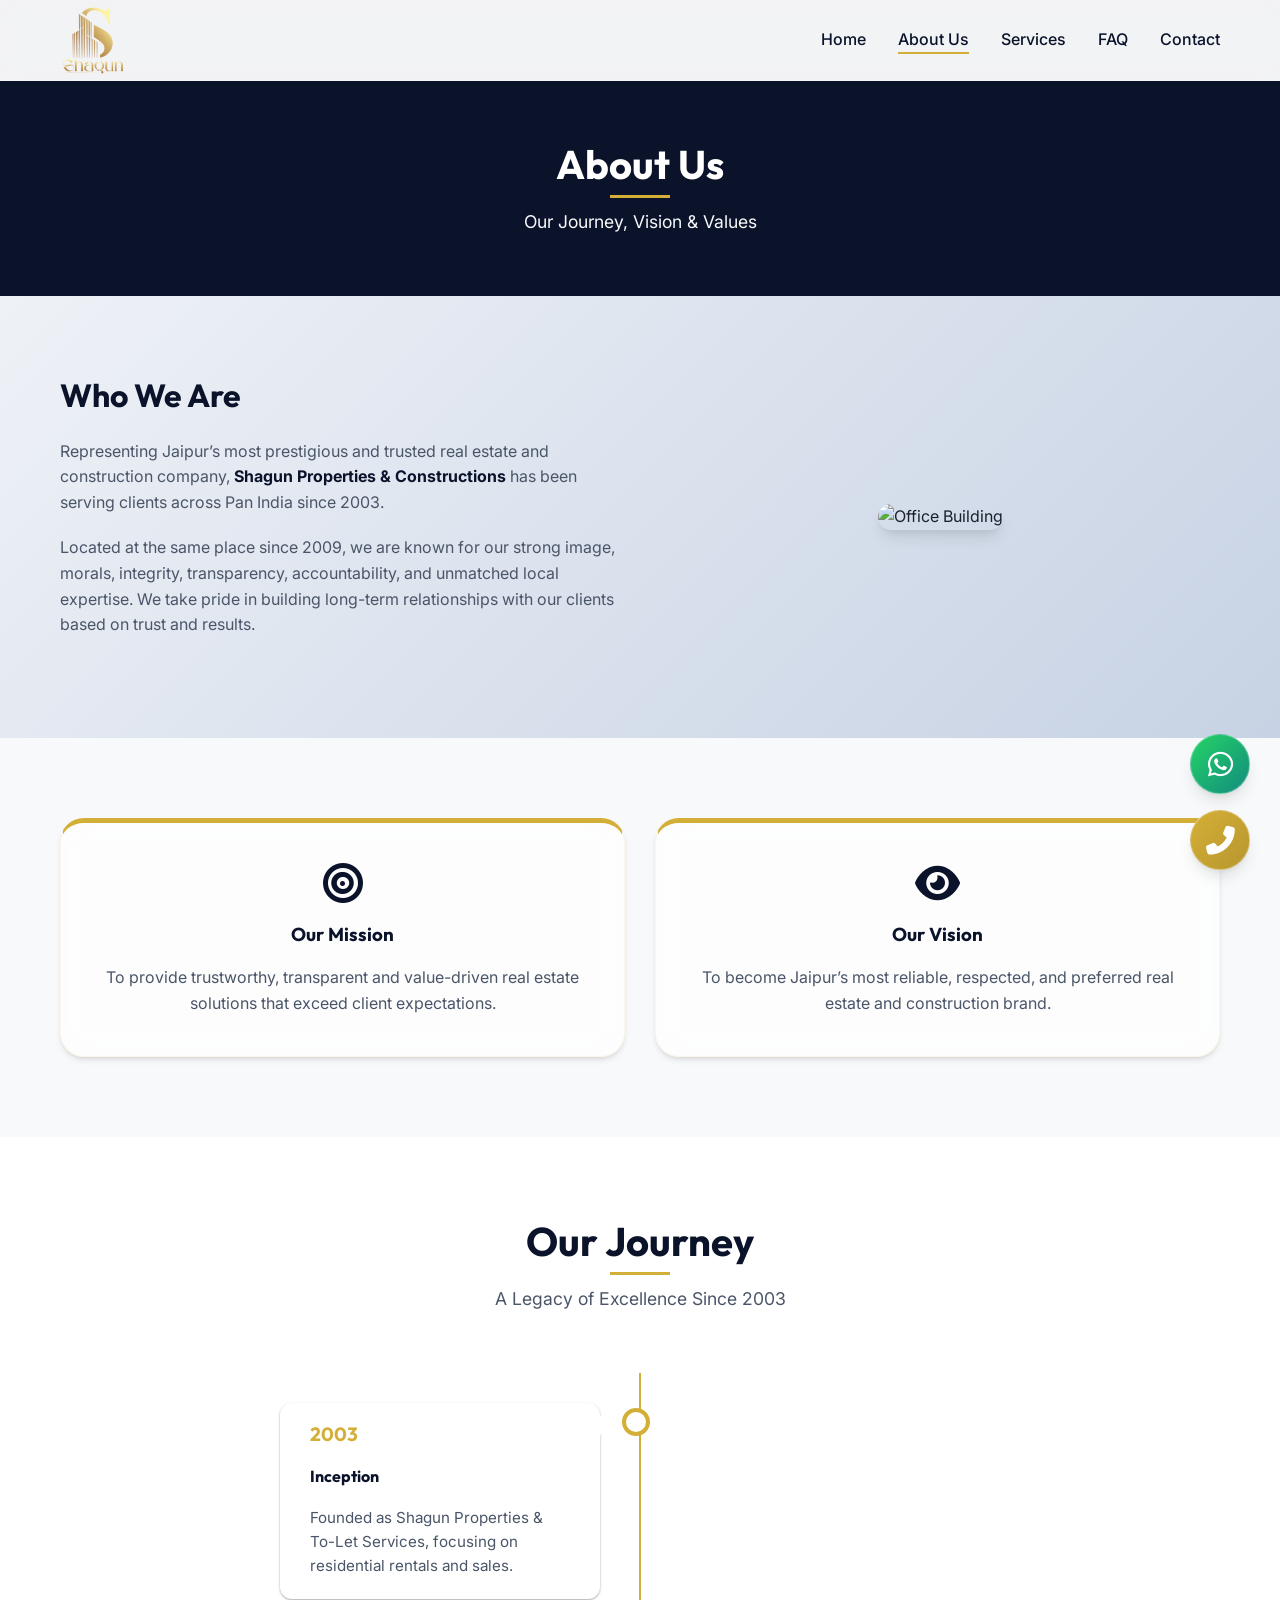
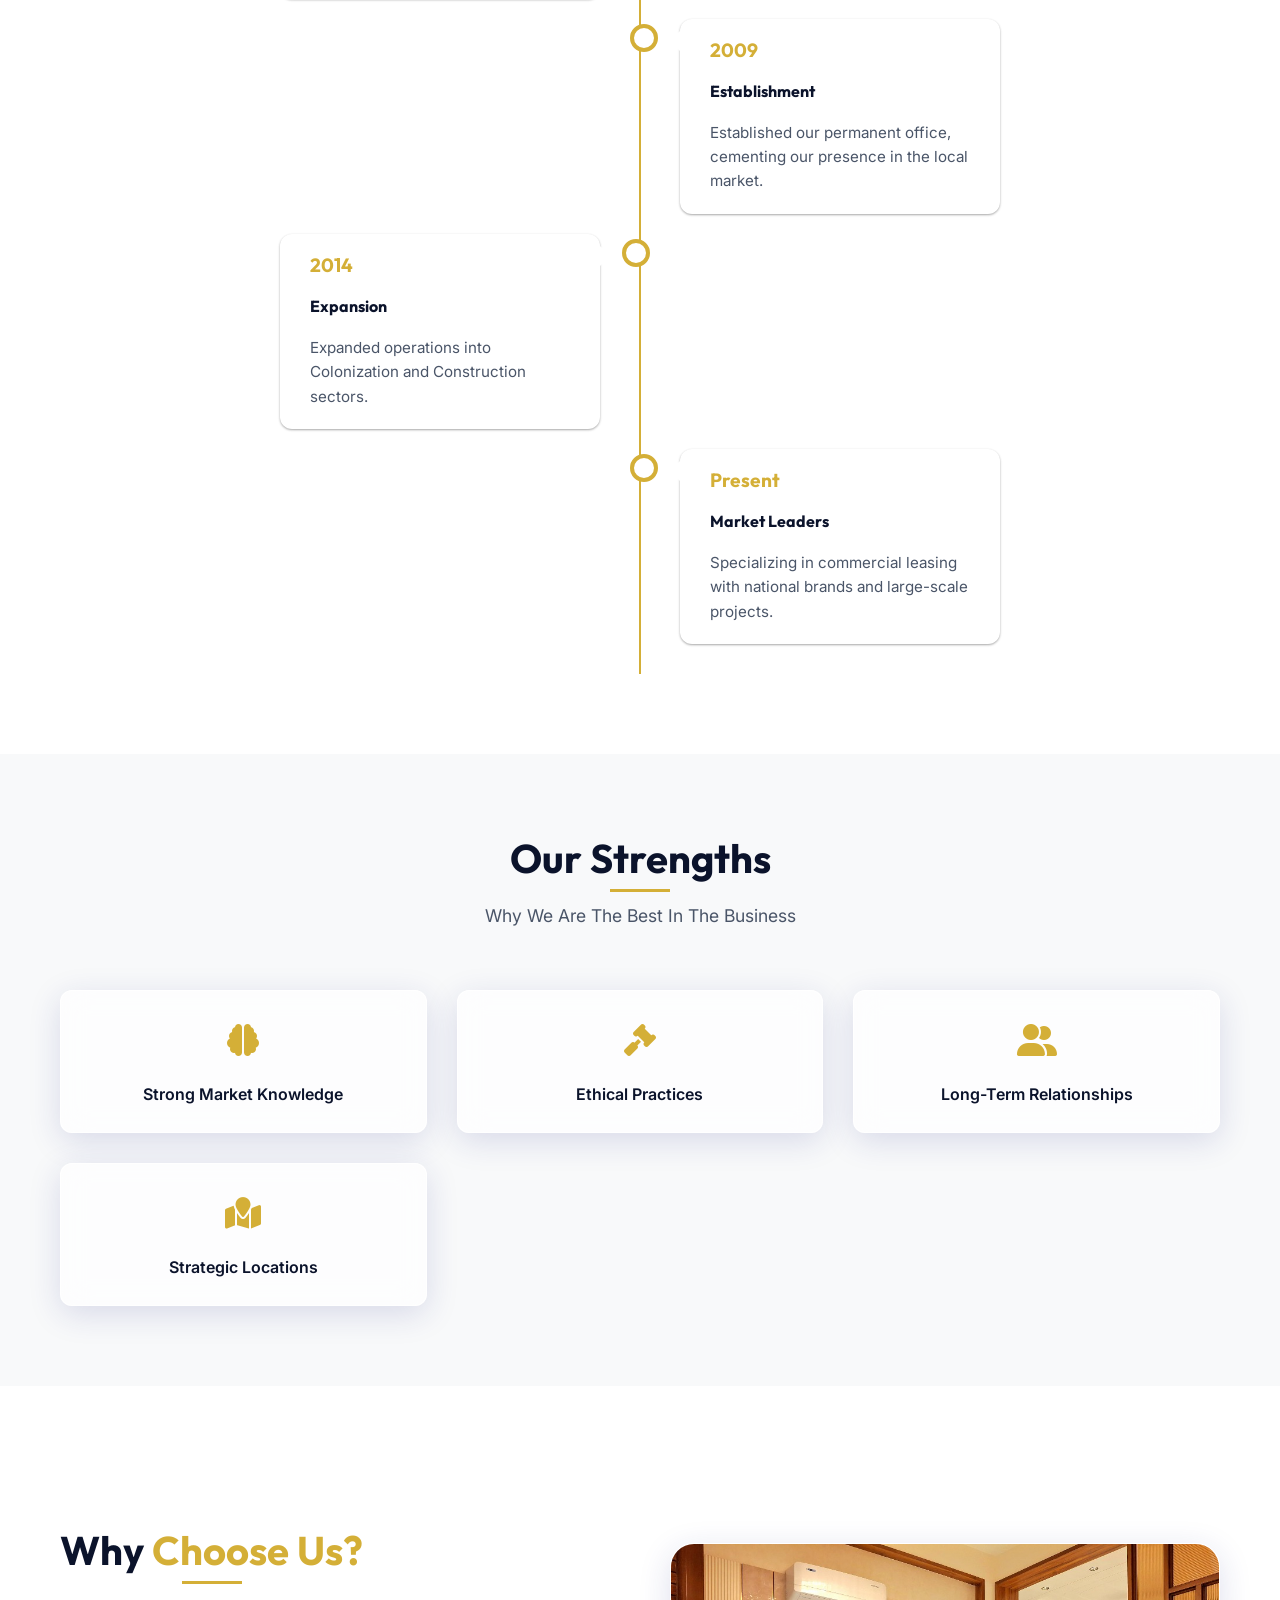
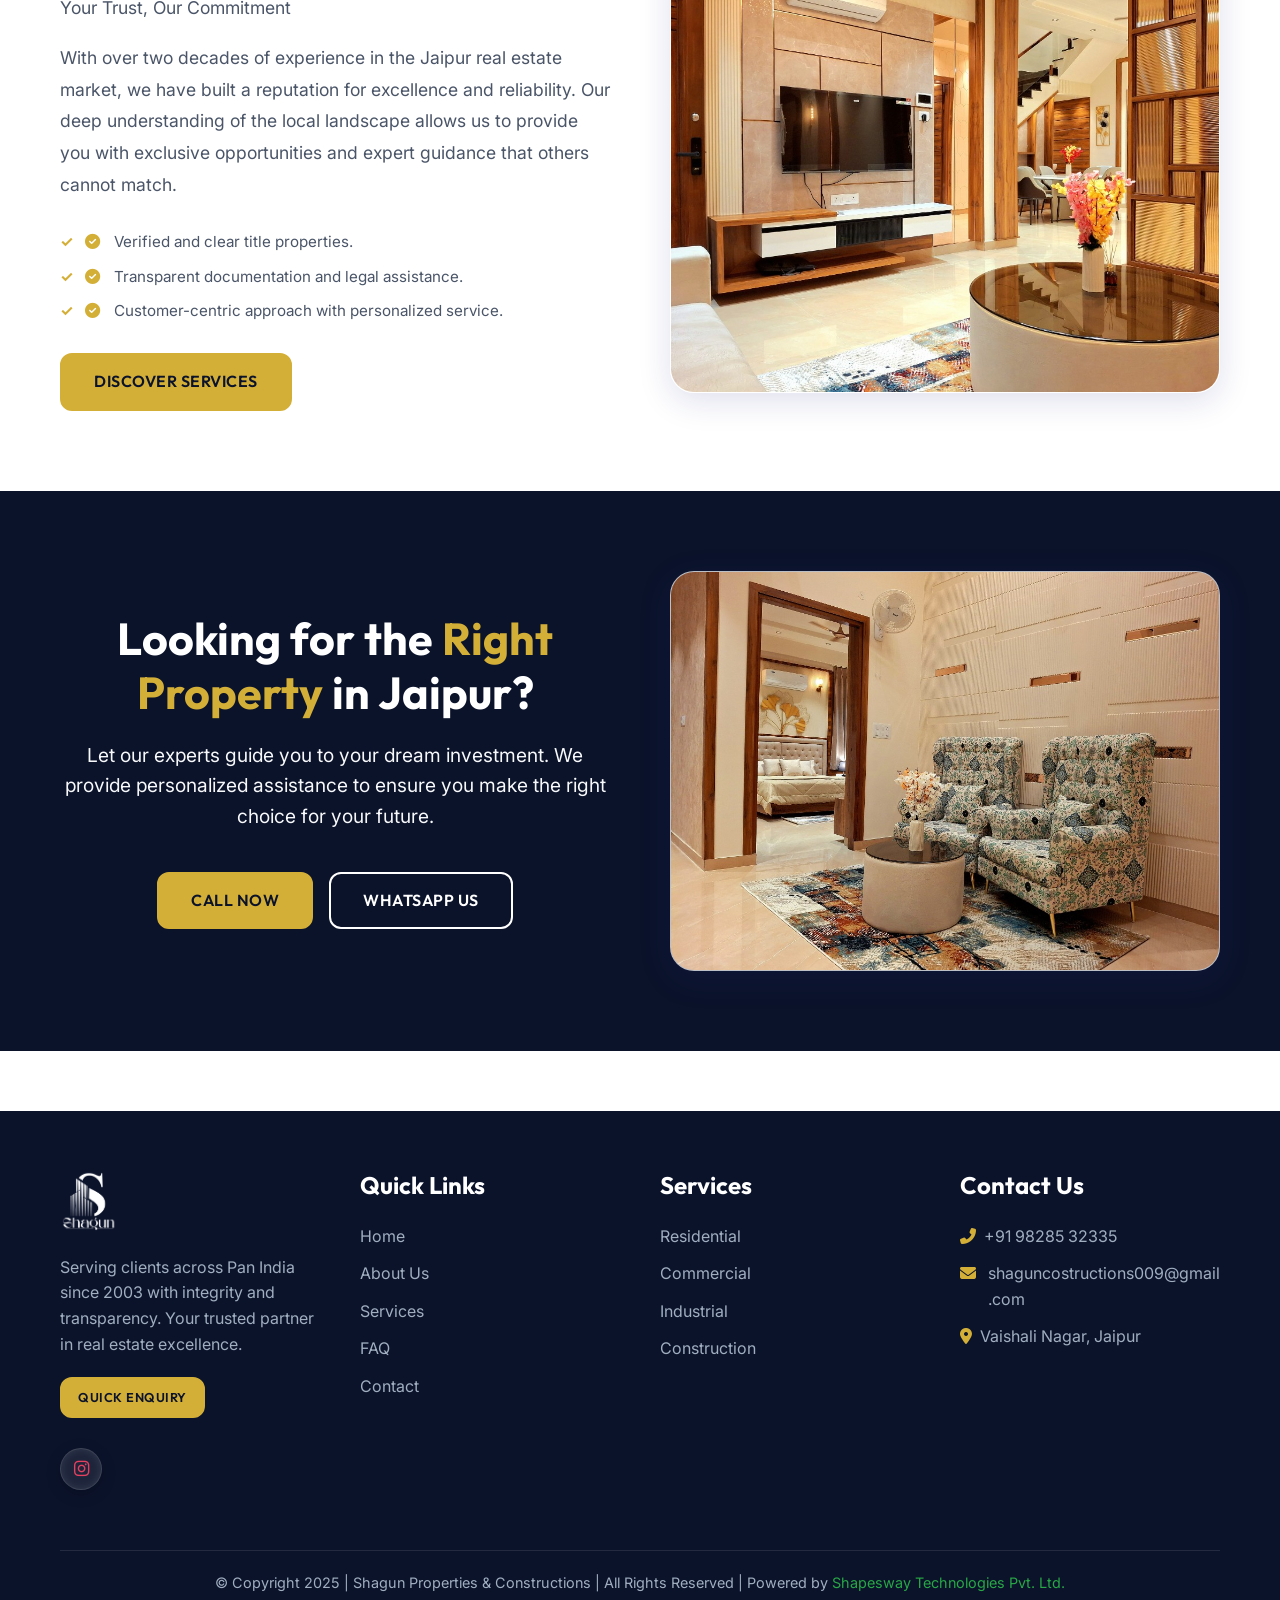
==== commit 47540a7c: "Removed Facebook and LinkedIn social icons" ====
--- a/about.html
+++ b/about.html
@@ -258,9 +258,7 @@
                     <a href="contact.html" class="btn btn-primary"
                         style="padding: 8px 16px; font-size: 0.8rem; margin-bottom: 20px;">Quick Enquiry</a>
                     <div class="social-links">
-                        <a href="#" class="social-icon-facebook"><i class="fab fa-facebook-f"></i></a>
                         <a href="https://www.instagram.com/shagun_constructions/" class="social-icon-instagram" target="_blank"><i class="fab fa-instagram"></i></a>
-                        <a href="#" class="social-icon-linkedin"><i class="fab fa-linkedin-in"></i></a>
                     </div>
                 </div>
 
